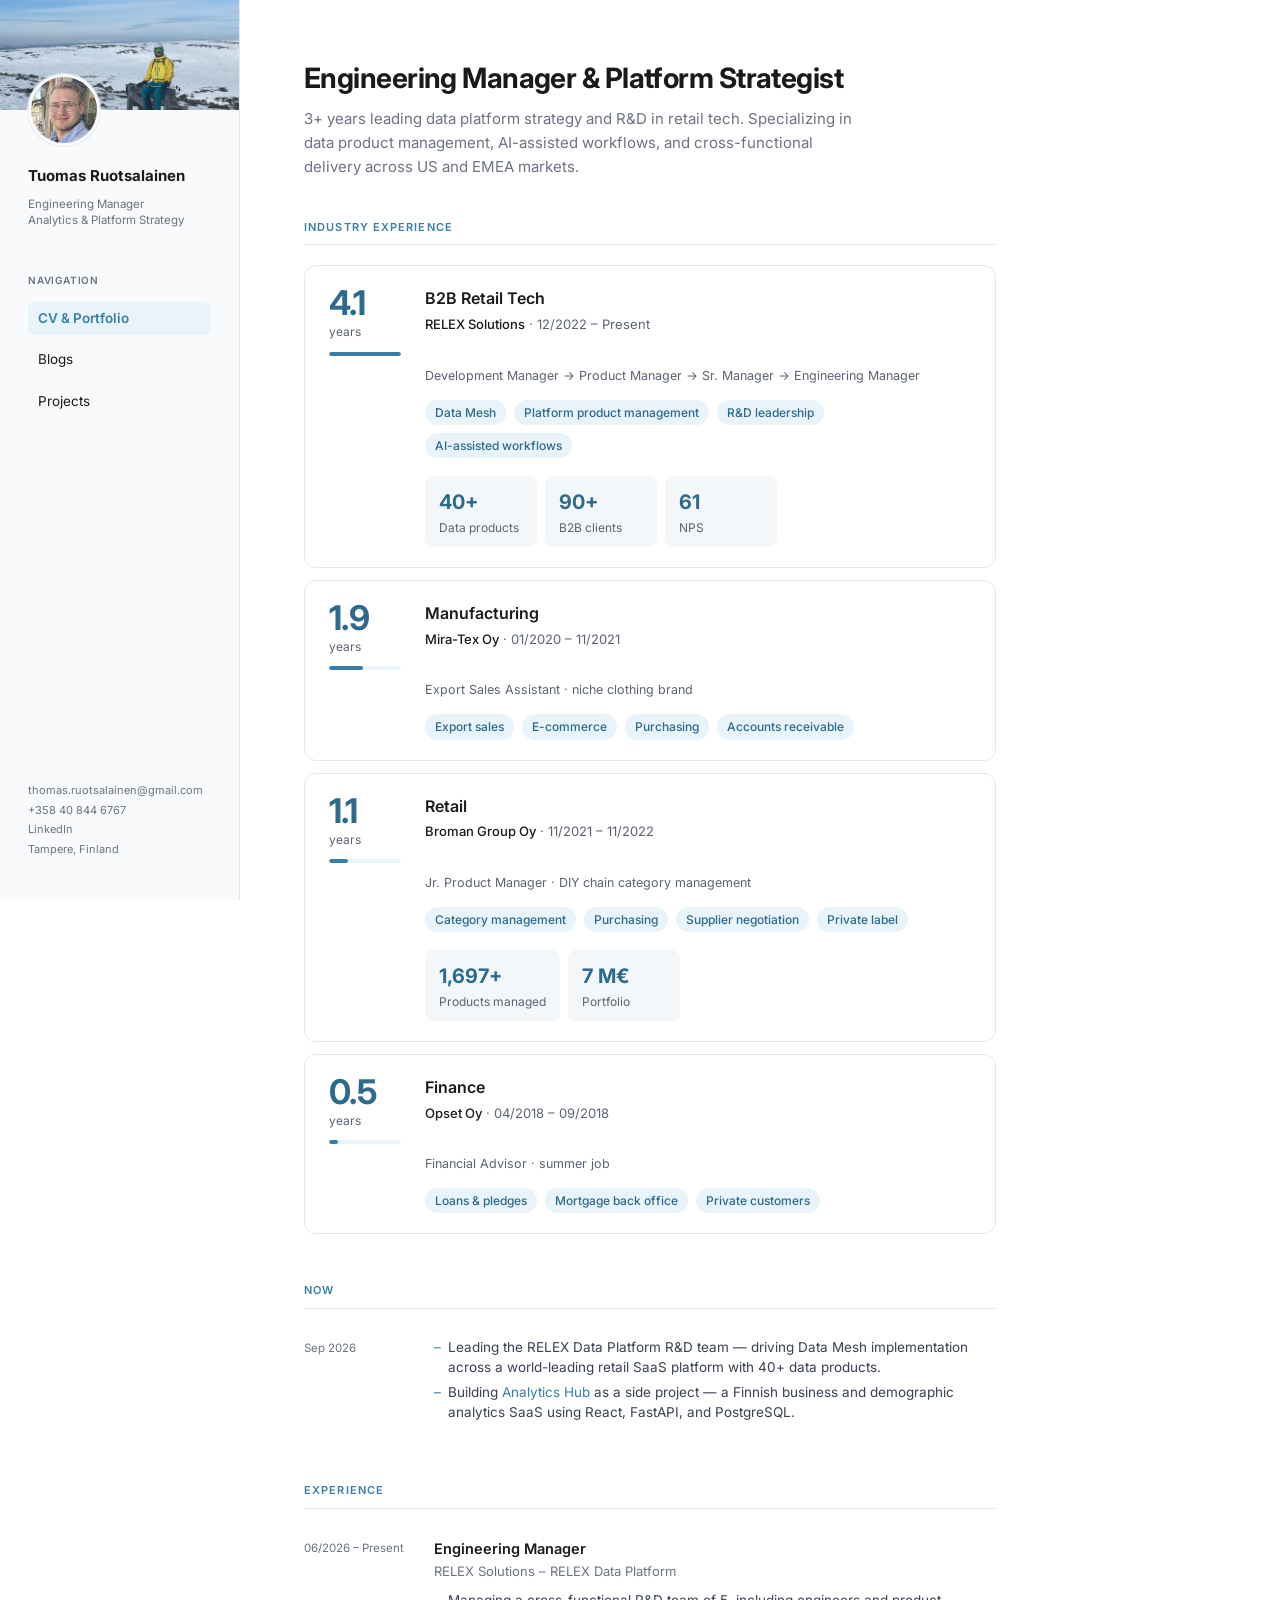
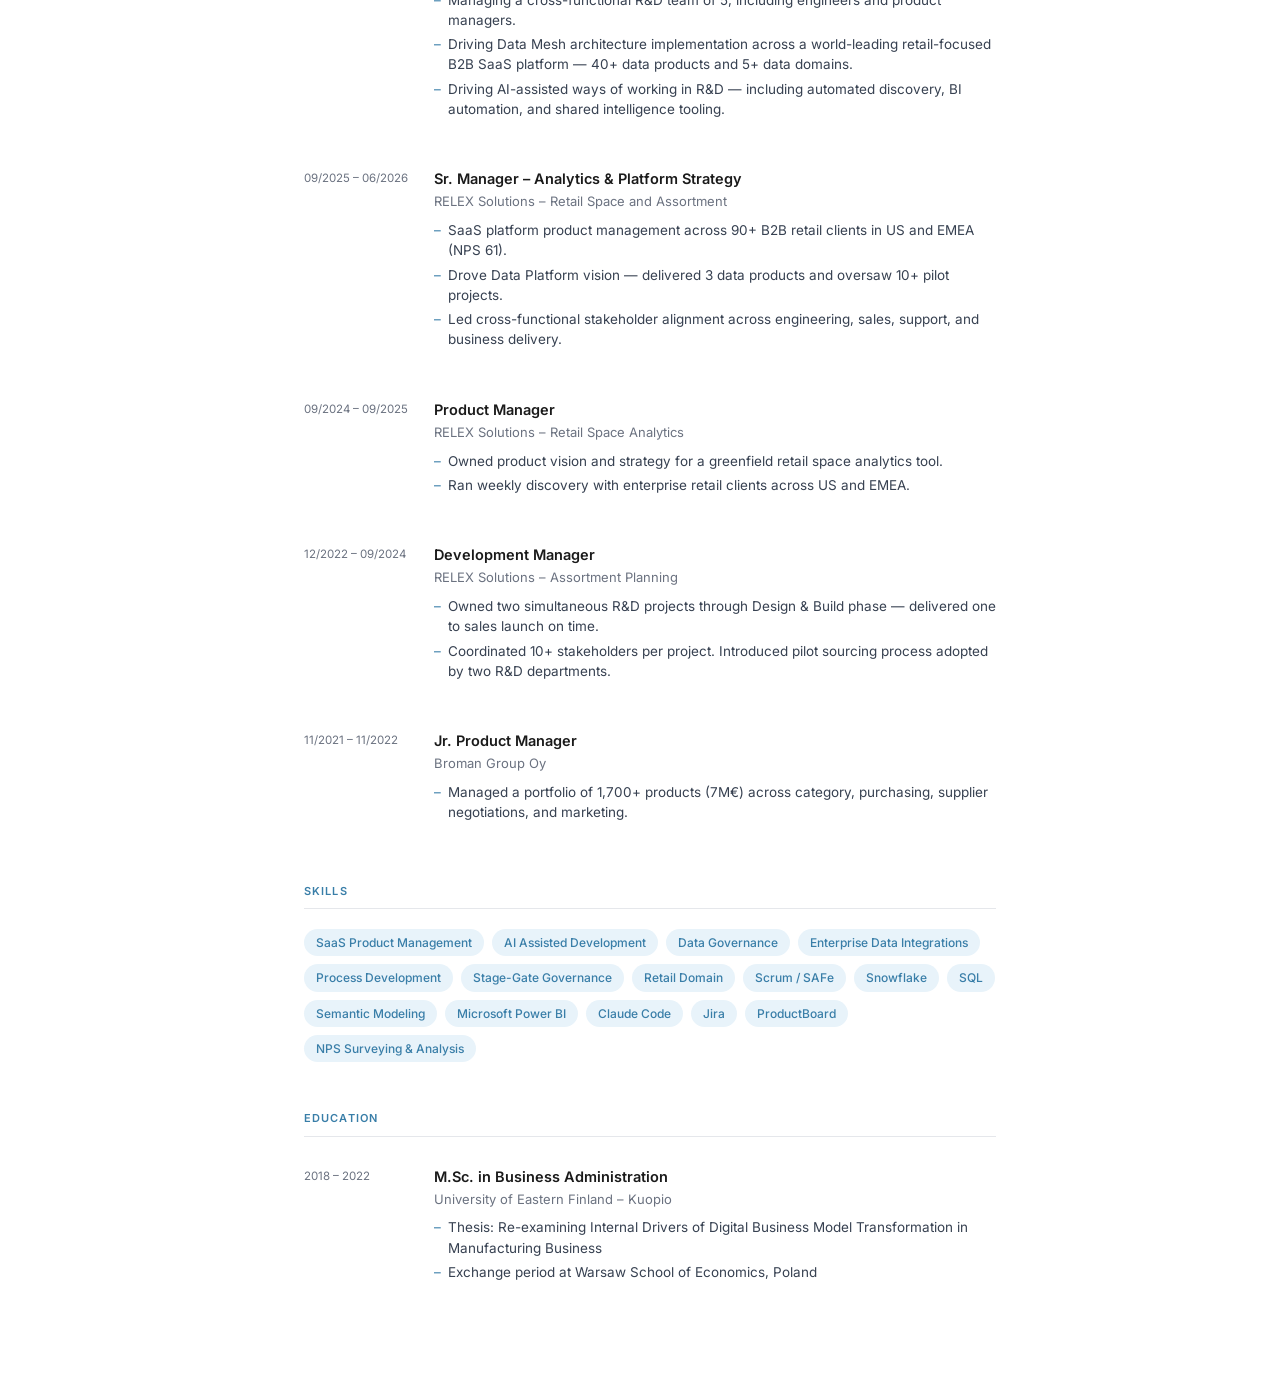
==== index.html @ 3ec7e92f "Rebuild industry cards with company names and computed years Replaces the pastel emoji cards with a " ====
<!DOCTYPE html>
<html lang="en">
<head>
  <meta charset="UTF-8">
  <meta name="viewport" content="width=device-width, initial-scale=1.0">
  <title>Tuomas Ruotsalainen</title>
  <meta property="og:title" content="Tuomas Ruotsalainen – Engineering Manager & Platform Strategist">
  <meta property="og:description" content="3+ years leading data platform strategy and R&D in retail tech. Specializing in data product management, AI-assisted workflows, and cross-functional delivery.">
  <meta property="og:image" content="https://tuomasruotsalainen.fi/photo.JPG">
  <meta property="og:url" content="https://tuomasruotsalainen.fi/">
  <meta property="og:type" content="website">
  <meta name="referrer" content="strict-origin-when-cross-origin">
  <meta http-equiv="X-Frame-Options" content="SAMEORIGIN">
  <link rel="preconnect" href="https://fonts.googleapis.com">
  <link href="https://fonts.googleapis.com/css2?family=Inter:wght@400;500;600;700&display=swap" rel="stylesheet">
  <link rel="stylesheet" href="style.css">
</head>
<body>

  <!-- SIDEBAR -->
  <aside class="sidebar">
    <div class="sidebar-cover"></div>
    <div class="sidebar-inner">
    <!-- Replace src with your own photo path -->
    <img class="sidebar-photo" src="photo.JPG" alt="Tuomas Ruotsalainen">
    <div class="sidebar-name">Tuomas Ruotsalainen</div>
    <div class="sidebar-title">Engineering Manager<br>Analytics & Platform Strategy</div>

    <div class="nav-label">Navigation</div>
    <a href="index.html" class="nav-link active">CV & Portfolio</a>
    <a href="blog.html" class="nav-link">Blogs</a>
    <a href="projects.html" class="nav-link">Projects</a>

    <div class="sidebar-footer">
      <a href="mailto:thomas.ruotsalainen@gmail.com">thomas.ruotsalainen@gmail.com</a><br>
      <a href="tel:+358408446767">+358 40 844 6767</a><br>
      <a href="https://linkedin.com/in/tuomas-ruotsalainen" target="_blank" rel="noopener noreferrer">LinkedIn</a><br>
      Tampere, Finland
    </div>
    </div>
  </aside>

  <!-- MAIN -->
  <main class="main">

    <div class="page-header">
      <h1>Engineering Manager & Platform Strategist</h1>
      <p class="lead">3+ years leading data platform strategy and R&D in retail tech. Specializing in data product management, AI-assisted workflows, and cross-functional delivery across US and EMEA markets.</p>
    </div>

    <!-- INDUSTRY EXPERIENCE -->
    <section class="section" aria-labelledby="industries-title">
      <h2 class="section-title" id="industries-title">Industry experience</h2>
      <div class="industries">

        <article class="industry reveal" data-start="2022-12" data-end="present">
          <div class="industry__years">
            <span class="industry__num">3.9</span>
            <span class="industry__unit">years</span>
            <span class="industry__bar"><span style="width: 100%;"></span></span>
          </div>
          <div class="industry__head">
            <h3 class="industry__name">B2B Retail Tech</h3>
            <p class="industry__company"><strong>RELEX Solutions</strong> <span class="industry__dates">12/2022 – Present</span></p>
          </div>
          <p class="industry__roles">Development Manager → Product Manager → Sr. Manager → Engineering Manager</p>
          <ul class="industry__chips">
            <li>Data Mesh</li>
            <li>Platform product management</li>
            <li>R&D leadership</li>
            <li>AI-assisted workflows</li>
          </ul>
          <dl class="industry__kpis">
            <div class="kpi">
              <dt>Data products</dt>
              <dd class="kpi__value" data-target="40" data-suffix="+">40+</dd>
            </div>
            <div class="kpi">
              <dt>B2B clients</dt>
              <dd class="kpi__value" data-target="90" data-suffix="+">90+</dd>
            </div>
            <div class="kpi">
              <dt>NPS</dt>
              <dd class="kpi__value" data-target="61" data-suffix="">61</dd>
            </div>
          </dl>
        </article>

        <article class="industry reveal" data-start="2020-01" data-end="2021-11">
          <div class="industry__years">
            <span class="industry__num">1.9</span>
            <span class="industry__unit">years</span>
            <span class="industry__bar"><span style="width: 48.9%;"></span></span>
          </div>
          <div class="industry__head">
            <h3 class="industry__name">Manufacturing</h3>
            <p class="industry__company"><strong>Mira-Tex Oy</strong> <span class="industry__dates">01/2020 – 11/2021</span></p>
          </div>
          <p class="industry__roles">Export Sales Assistant · niche clothing brand</p>
          <ul class="industry__chips">
            <li>Export sales</li>
            <li>E-commerce</li>
            <li>Purchasing</li>
            <li>Accounts receivable</li>
          </ul>
        </article>

        <article class="industry reveal" data-start="2021-11" data-end="2022-11">
          <div class="industry__years">
            <span class="industry__num">1.1</span>
            <span class="industry__unit">years</span>
            <span class="industry__bar"><span style="width: 27.7%;"></span></span>
          </div>
          <div class="industry__head">
            <h3 class="industry__name">Retail</h3>
            <p class="industry__company"><strong>Broman Group Oy</strong> <span class="industry__dates">11/2021 – 11/2022</span></p>
          </div>
          <p class="industry__roles">Jr. Product Manager · DIY chain category management</p>
          <ul class="industry__chips">
            <li>Category management</li>
            <li>Purchasing</li>
            <li>Supplier negotiation</li>
            <li>Private label</li>
          </ul>
          <dl class="industry__kpis">
            <div class="kpi">
              <dt>Products managed</dt>
              <dd class="kpi__value" data-target="1700" data-suffix="+">1,700+</dd>
            </div>
            <div class="kpi">
              <dt>Portfolio</dt>
              <dd class="kpi__value" data-target="7" data-suffix=" M€">7 M€</dd>
            </div>
          </dl>
        </article>

        <article class="industry reveal" data-start="2018-04" data-end="2018-09">
          <div class="industry__years">
            <span class="industry__num">0.5</span>
            <span class="industry__unit">years</span>
            <span class="industry__bar"><span style="width: 12.8%;"></span></span>
          </div>
          <div class="industry__head">
            <h3 class="industry__name">Finance</h3>
            <p class="industry__company"><strong>Opset Oy</strong> <span class="industry__dates">04/2018 – 09/2018</span></p>
          </div>
          <p class="industry__roles">Financial Advisor · summer job</p>
          <ul class="industry__chips">
            <li>Loans &amp; pledges</li>
            <li>Mortgage back office</li>
            <li>Private customers</li>
          </ul>
        </article>

      </div>
    </section>

    <!-- NOW -->
    <div class="section reveal">
      <div class="section-title">Now</div>
      <div class="job">
        <div class="job-date">Sep 2026</div>
        <div class="job-content">
          <ul class="job-bullets">
            <li>Leading the RELEX Data Platform R&D team — driving Data Mesh implementation across a world-leading retail SaaS platform with 40+ data products.</li>
            <li>Building <a href="projects.html">Analytics Hub</a> as a side project — a Finnish business and demographic analytics SaaS using React, FastAPI, and PostgreSQL.</li>
          </ul>
        </div>
      </div>
    </div>

    <!-- EXPERIENCE -->
    <div class="section reveal">
      <div class="section-title">Experience</div>

      <div class="job">
        <div class="job-date">06/2026 – Present</div>
        <div class="job-content">
          <div class="job-title">Engineering Manager</div>
          <div class="job-company">RELEX Solutions – RELEX Data Platform</div>
          <ul class="job-bullets">
            <li>Managing a cross-functional R&D team of 5, including engineers and product managers.</li>
            <li>Driving Data Mesh architecture implementation across a world-leading retail-focused B2B SaaS platform — 40+ data products and 5+ data domains.</li>
            <li>Driving AI-assisted ways of working in R&D — including automated discovery, BI automation, and shared intelligence tooling.</li>
          </ul>
        </div>
      </div>

      <div class="job">
        <div class="job-date">09/2025 – 06/2026</div>
        <div class="job-content">
          <div class="job-title">Sr. Manager – Analytics & Platform Strategy</div>
          <div class="job-company">RELEX Solutions – Retail Space and Assortment</div>
          <ul class="job-bullets">
            <li>SaaS platform product management across 90+ B2B retail clients in US and EMEA (NPS 61).</li>
            <li>Drove Data Platform vision — delivered 3 data products and oversaw 10+ pilot projects.</li>
            <li>Led cross-functional stakeholder alignment across engineering, sales, support, and business delivery.</li>
          </ul>
        </div>
      </div>

      <div class="job">
        <div class="job-date">09/2024 – 09/2025</div>
        <div class="job-content">
          <div class="job-title">Product Manager</div>
          <div class="job-company">RELEX Solutions – Retail Space Analytics</div>
          <ul class="job-bullets">
            <li>Owned product vision and strategy for a greenfield retail space analytics tool.</li>
            <li>Ran weekly discovery with enterprise retail clients across US and EMEA.</li>
          </ul>
        </div>
      </div>

      <div class="job">
        <div class="job-date">12/2022 – 09/2024</div>
        <div class="job-content">
          <div class="job-title">Development Manager</div>
          <div class="job-company">RELEX Solutions – Assortment Planning</div>
          <ul class="job-bullets">
            <li>Owned two simultaneous R&D projects through Design & Build phase — delivered one to sales launch on time.</li>
            <li>Coordinated 10+ stakeholders per project. Introduced pilot sourcing process adopted by two R&D departments.</li>
          </ul>
        </div>
      </div>

      <div class="job">
        <div class="job-date">11/2021 – 11/2022</div>
        <div class="job-content">
          <div class="job-title">Jr. Product Manager</div>
          <div class="job-company">Broman Group Oy</div>
          <ul class="job-bullets">
            <li>Managed a portfolio of 1,700+ products (7M€) across category, purchasing, supplier negotiations, and marketing.</li>
          </ul>
        </div>
      </div>
    </div>

    <!-- SKILLS -->
    <div class="section reveal">
      <div class="section-title">Skills</div>
      <div class="skill-grid">
        <span class="skill-tag">SaaS Product Management</span>
        <span class="skill-tag">AI Assisted Development</span>
        <span class="skill-tag">Data Governance</span>
        <span class="skill-tag">Enterprise Data Integrations</span>
        <span class="skill-tag">Process Development</span>
        <span class="skill-tag">Stage-Gate Governance</span>
        <span class="skill-tag">Retail Domain</span>
        <span class="skill-tag">Scrum / SAFe</span>
        <span class="skill-tag">Snowflake</span>
        <span class="skill-tag">SQL</span>
        <span class="skill-tag">Semantic Modeling</span>
        <span class="skill-tag">Microsoft Power BI</span>
        <span class="skill-tag">Claude Code</span>
        <span class="skill-tag">Jira</span>
        <span class="skill-tag">ProductBoard</span>
        <span class="skill-tag">NPS Surveying & Analysis</span>
      </div>
    </div>

    <!-- EDUCATION -->
    <div class="section reveal">
      <div class="section-title">Education</div>
      <div class="job">
        <div class="job-date">2018 – 2022</div>
        <div class="job-content">
          <div class="job-title">M.Sc. in Business Administration</div>
          <div class="job-company">University of Eastern Finland – Kuopio</div>
          <ul class="job-bullets">
            <li>Thesis: Re-examining Internal Drivers of Digital Business Model Transformation in Manufacturing Business</li>
            <li>Exchange period at Warsaw School of Economics, Poland</li>
          </ul>
        </div>
      </div>
    </div>

  </main>
  <script src="interactions.js"></script>
</body>
</html>
---- style.css ----
/* === RESET & BASE === */
*, *::before, *::after { box-sizing: border-box; margin: 0; padding: 0; }

:root {
  --blue: #397EA8;
  --blue-light: #e8f3fa;
  --blue-dark: #2d6a8c;
  --text: #1a1a1a;
  --muted: #6b7280;
  --muted-2: #5b6472;
  --border: #e5e7eb;
  --bg: #ffffff;
  --tile: #f3f7fa;
  --sidebar-w: 240px;
}

html { font-size: 16px; }
body {
  font-family: 'Inter', sans-serif;
  color: var(--text);
  background: var(--bg);
  line-height: 1.6;
  min-height: 100vh;
  display: flex;
}

a { color: var(--blue); text-decoration: none; }
a:hover { text-decoration: underline; }

/* === SIDEBAR === */
.sidebar {
  width: var(--sidebar-w);
  min-height: 100vh;
  background: #f8fafc;
  border-right: 1px solid var(--border);
  position: fixed;
  top: 0; left: 0;
  display: flex;
  flex-direction: column;
  overflow-y: auto;
}

/* Cover photo, LinkedIn-style — bleeds edge to edge above the profile photo. */
.sidebar-cover {
  width: 100%;
  height: 110px;
  flex-shrink: 0;
  background: url('cover.jpg') center 60% / cover no-repeat;
}

.sidebar-inner {
  flex: 1;
  display: flex;
  flex-direction: column;
  gap: 8px;
  padding: 0 28px 40px;
}

.sidebar-photo {
  width: 72px; height: 72px;
  border-radius: 50%;
  border: 3px solid #f8fafc;
  box-shadow: 0 0 0 1px var(--border);
  object-fit: cover;
  margin-top: -36px;
  margin-bottom: 12px;
}

.sidebar-name {
  font-size: 15px;
  font-weight: 700;
  color: var(--text);
  line-height: 1.3;
  margin-bottom: 2px;
}

.sidebar-title {
  font-size: 11.5px;
  color: var(--muted);
  margin-bottom: 28px;
  line-height: 1.4;
}

.nav-label {
  font-size: 10px;
  font-weight: 600;
  color: var(--muted);
  text-transform: uppercase;
  letter-spacing: 0.08em;
  margin-bottom: 6px;
  margin-top: 8px;
}

.nav-link {
  display: block;
  font-size: 13.5px;
  color: var(--text);
  padding: 6px 10px;
  border-radius: 6px;
  transition: background 0.15s;
}
.nav-link:hover { background: var(--blue-light); text-decoration: none; color: var(--blue); }
.nav-link.active { background: var(--blue-light); color: var(--blue); font-weight: 600; }

.sidebar-footer {
  margin-top: auto;
  font-size: 11px;
  color: var(--muted);
  line-height: 1.8;
}
.sidebar-footer a { color: var(--muted); }
.sidebar-footer a:hover { color: var(--blue); }

/* === MAIN CONTENT === */
.main {
  margin-left: var(--sidebar-w);
  flex: 1;
  padding: 56px 64px;
  max-width: 820px;
}

/* === PAGE HEADER === */
.page-header { margin-bottom: 40px; }
.page-header h1 {
  font-size: 28px;
  font-weight: 700;
  letter-spacing: -0.02em;
  margin-bottom: 6px;
}
.page-header .lead {
  font-size: 15px;
  color: var(--muted);
  max-width: 560px;
  line-height: 1.6;
}

/* === SECTION === */
.section { margin-bottom: 48px; }
.section-title {
  font-size: 11px;
  font-weight: 600;
  text-transform: uppercase;
  letter-spacing: 0.1em;
  color: var(--blue);
  margin-bottom: 20px;
  padding-bottom: 8px;
  border-bottom: 1px solid var(--border);
}

/* === JOB ENTRY === */
.job { display: flex; gap: 20px; margin-bottom: 28px; }
.job-date {
  font-size: 11.5px;
  color: var(--muted);
  white-space: nowrap;
  width: 110px;
  flex-shrink: 0;
  padding-top: 2px;
}
.job-content { flex: 1; }
.job-title {
  font-size: 14.5px;
  font-weight: 600;
  margin-bottom: 1px;
}
.job-company {
  font-size: 13px;
  color: var(--muted);
  margin-bottom: 8px;
}
.private-tag {
  display: inline-block;
  font-size: 11px;
  font-weight: 500;
  color: var(--muted);
  background: var(--border);
  padding: 2px 8px;
  border-radius: 10px;
  margin-left: 6px;
  vertical-align: middle;
}
.job-bullets {
  list-style: none;
  padding: 0;
}
.job-bullets li {
  font-size: 13.5px;
  color: #374151;
  padding-left: 14px;
  position: relative;
  margin-bottom: 4px;
  line-height: 1.5;
}
.job-bullets li::before {
  content: "–";
  position: absolute;
  left: 0;
  color: var(--blue);
}

/* === SKILLS === */
.skill-grid {
  display: flex;
  flex-wrap: wrap;
  gap: 8px;
}
.skill-tag {
  font-size: 12px;
  background: var(--blue-light);
  color: var(--blue);
  padding: 4px 12px;
  border-radius: 20px;
  font-weight: 500;
}

/* === BLOG LIST === */
.blog-list { display: flex; flex-direction: column; gap: 0; }
.blog-item {
  display: flex;
  gap: 20px;
  padding: 20px 0;
  border-bottom: 1px solid var(--border);
  align-items: flex-start;
}
.blog-item:first-child { border-top: 1px solid var(--border); }
.blog-meta {
  width: 110px;
  flex-shrink: 0;
}
.blog-date { font-size: 11.5px; color: var(--muted); }
.blog-tag {
  font-size: 10.5px;
  color: var(--blue);
  font-weight: 500;
  margin-top: 3px;
}
.blog-content { flex: 1; }
.blog-title {
  font-size: 15px;
  font-weight: 600;
  margin-bottom: 4px;
  color: var(--text);
}
.blog-title a { color: var(--text); }
.blog-title a:hover { color: var(--blue); text-decoration: none; }
.blog-excerpt {
  font-size: 13.5px;
  color: var(--muted);
  line-height: 1.5;
}

/* === BLOG POST === */
.post-header { margin-bottom: 36px; }
.post-header h1 { font-size: 26px; font-weight: 700; letter-spacing: -0.02em; margin-bottom: 8px; }
.post-meta { font-size: 12px; color: var(--muted); }
.post-body { font-size: 15px; line-height: 1.75; max-width: 620px; color: #374151; }
.post-body h2 { font-size: 18px; font-weight: 600; margin: 32px 0 12px; color: var(--text); }
.post-body p { margin-bottom: 16px; }
.post-body ul { padding-left: 20px; margin-bottom: 16px; }
.post-body ul li { margin-bottom: 6px; }
.back-link { font-size: 13px; color: var(--muted); display: inline-block; margin-bottom: 32px; }
.back-link:hover { color: var(--blue); text-decoration: none; }

/* === SCROLL REVEAL === */
.reveal {
  opacity: 0;
  transform: translateY(16px);
  transition: opacity 0.6s ease-out, transform 0.6s ease-out;
}
.reveal.is-visible {
  opacity: 1;
  transform: none;
}
@media (prefers-reduced-motion: reduce) {
  .reveal { opacity: 1; transform: none; transition: none; }
}

/* === INDUSTRY EXPERIENCE === */
.industries { display: flex; flex-direction: column; gap: 12px; }

.industry {
  display: grid;
  grid-template-columns: 72px 1fr;
  column-gap: 24px;
  row-gap: 4px;
  padding: 20px 24px;
  background: #fff;
  border: 1px solid var(--border);
  border-radius: 12px;
  transition: border-color 0.15s;
}
.industry:hover { border-color: #c9dce9; }

.industry__years {
  grid-column: 1;
  grid-row: 1 / -1;
  display: flex;
  flex-direction: column;
  align-items: flex-start;
}
.industry__num { font-size: 34px; font-weight: 700; letter-spacing: -0.02em; color: var(--blue-dark); line-height: 1; }
.industry__unit { font-size: 12px; color: var(--muted-2); margin-top: 2px; }
.industry__bar {
  display: block;
  width: 100%;
  height: 4px;
  border-radius: 2px;
  background: var(--blue-light);
  margin-top: 10px;
  overflow: hidden;
}
.industry__bar span { display: block; height: 100%; background: var(--blue); border-radius: 2px; }

.industry__head { grid-column: 2; }
.industry__name { font-size: 16px; font-weight: 600; }
.industry__company { font-size: 13px; color: var(--muted-2); margin-top: 2px; }
.industry__company strong { font-weight: 500; color: var(--text); }
.industry__dates::before { content: "· "; }

.industry__roles { grid-column: 2; font-size: 12.5px; color: var(--muted-2); margin-top: 6px; }

.industry__chips {
  grid-column: 2;
  display: flex;
  flex-wrap: wrap;
  gap: 8px;
  margin-top: 10px;
  list-style: none;
}
.industry__chips li {
  font-size: 12px;
  font-weight: 500;
  background: var(--blue-light);
  color: var(--blue-dark);
  padding: 3px 10px;
  border-radius: 20px;
}

.industry__kpis { grid-column: 2; display: flex; flex-wrap: wrap; gap: 8px; margin-top: 14px; }
.kpi {
  display: flex;
  flex-direction: column-reverse;
  min-width: 112px;
  padding: 10px 14px;
  border-radius: 8px;
  background: var(--tile);
}
.kpi dt { font-size: 12px; color: var(--muted-2); }
.kpi .kpi__value { font-size: 20px; font-weight: 700; color: var(--blue-dark); }

/* === HOVER: SKILL TAGS === */
.skill-tag {
  transition: background 0.15s, color 0.15s, transform 0.15s, box-shadow 0.15s;
}
.skill-tag:hover {
  background: var(--blue);
  color: #fff;
  transform: translateY(-2px);
  box-shadow: 0 4px 10px rgba(57, 126, 168, 0.25);
}

/* === HOVER: JOB ENTRIES === */
.job {
  margin-left: -12px;
  margin-right: -12px;
  padding: 8px 12px;
  border-radius: 8px;
  transition: background 0.2s;
}
.job:hover {
  background: var(--blue-light);
}

/* === RESPONSIVE === */
@media (max-width: 768px) {
  body { flex-direction: column; }
  .sidebar { position: static; width: 100%; min-height: auto; border-right: none; border-bottom: 1px solid var(--border); }
  .sidebar-cover { height: 90px; }
  .sidebar-inner { padding: 0 20px 24px; }
  .main { margin-left: 0; padding: 32px 20px; }
  .job { flex-direction: column; gap: 4px; }
  .job-date { width: auto; }
  .industry { grid-template-columns: 64px 1fr; padding: 16px; }
  .industry__roles, .industry__chips, .industry__kpis { grid-column: 1 / -1; margin-top: 12px; }
  .industry__dates { display: block; }
  .industry__dates::before { content: none; }
  .kpi { flex: 1 1 88px; }
}
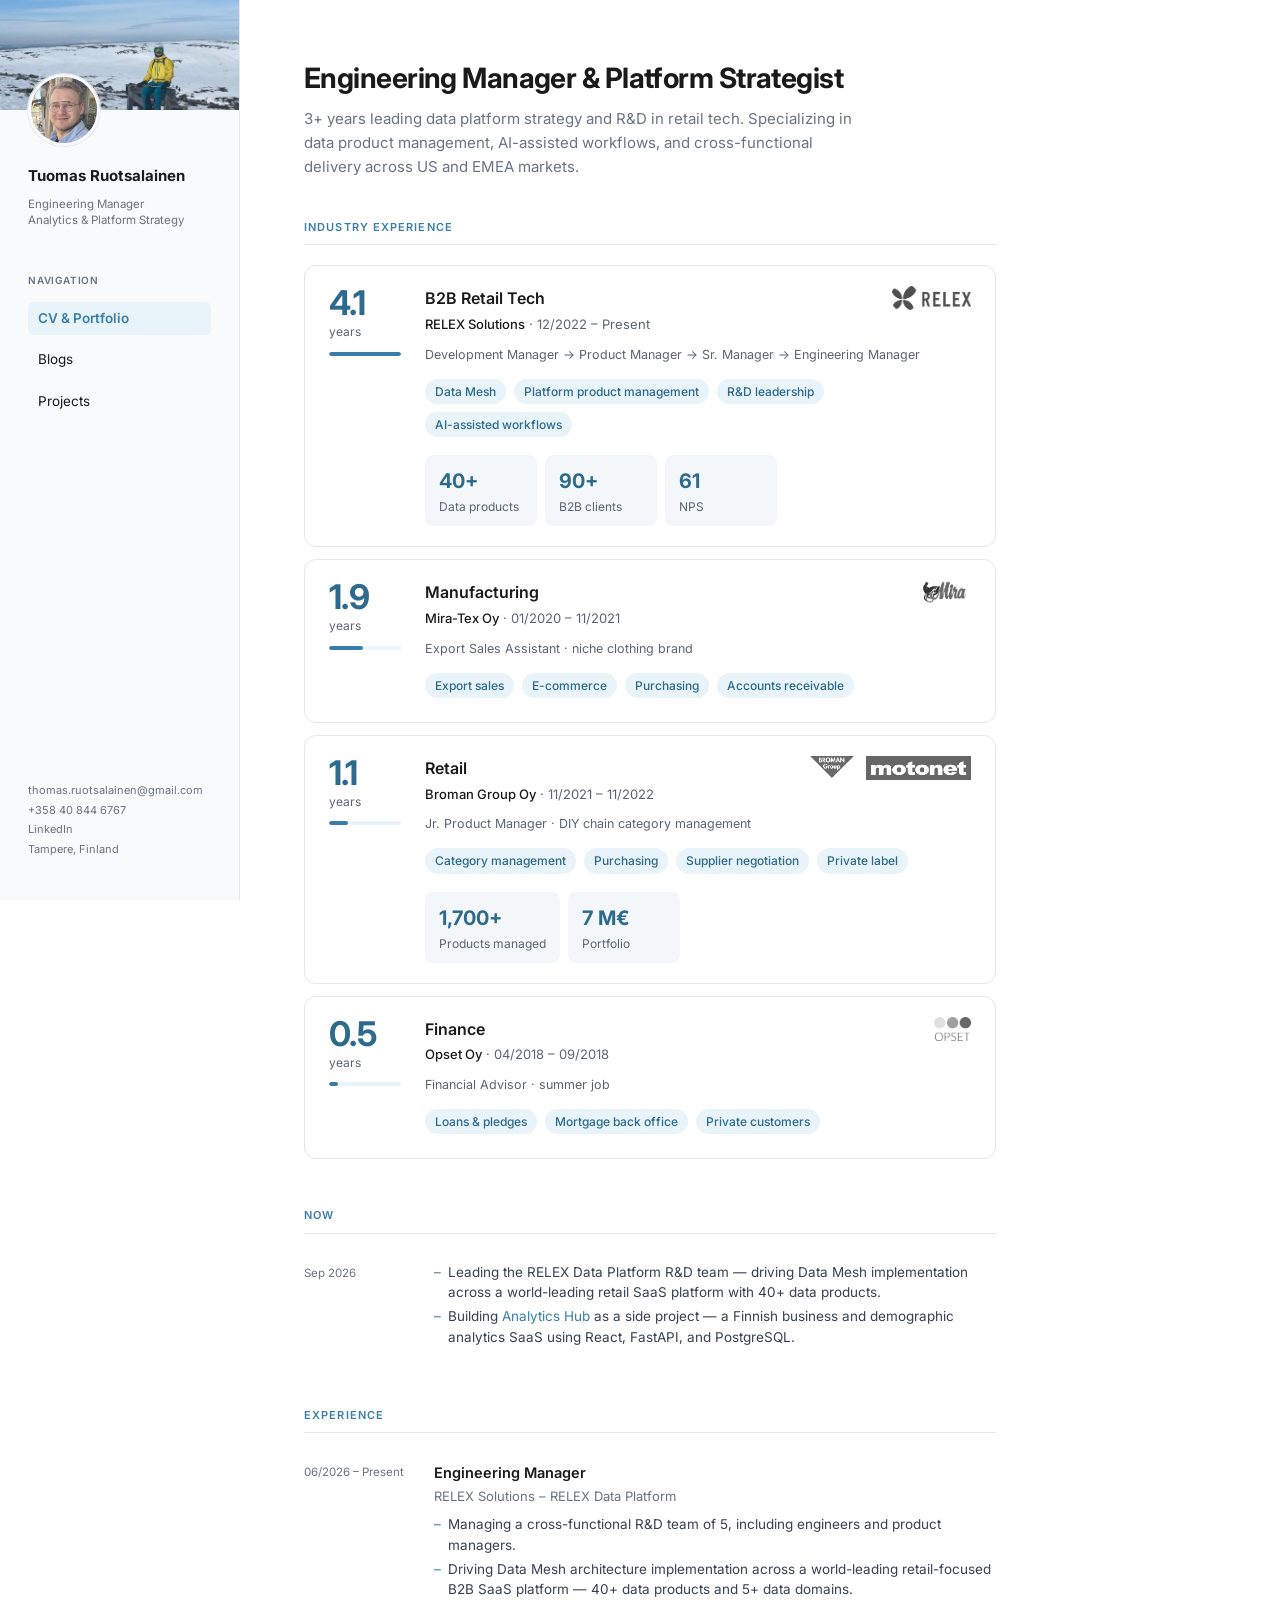
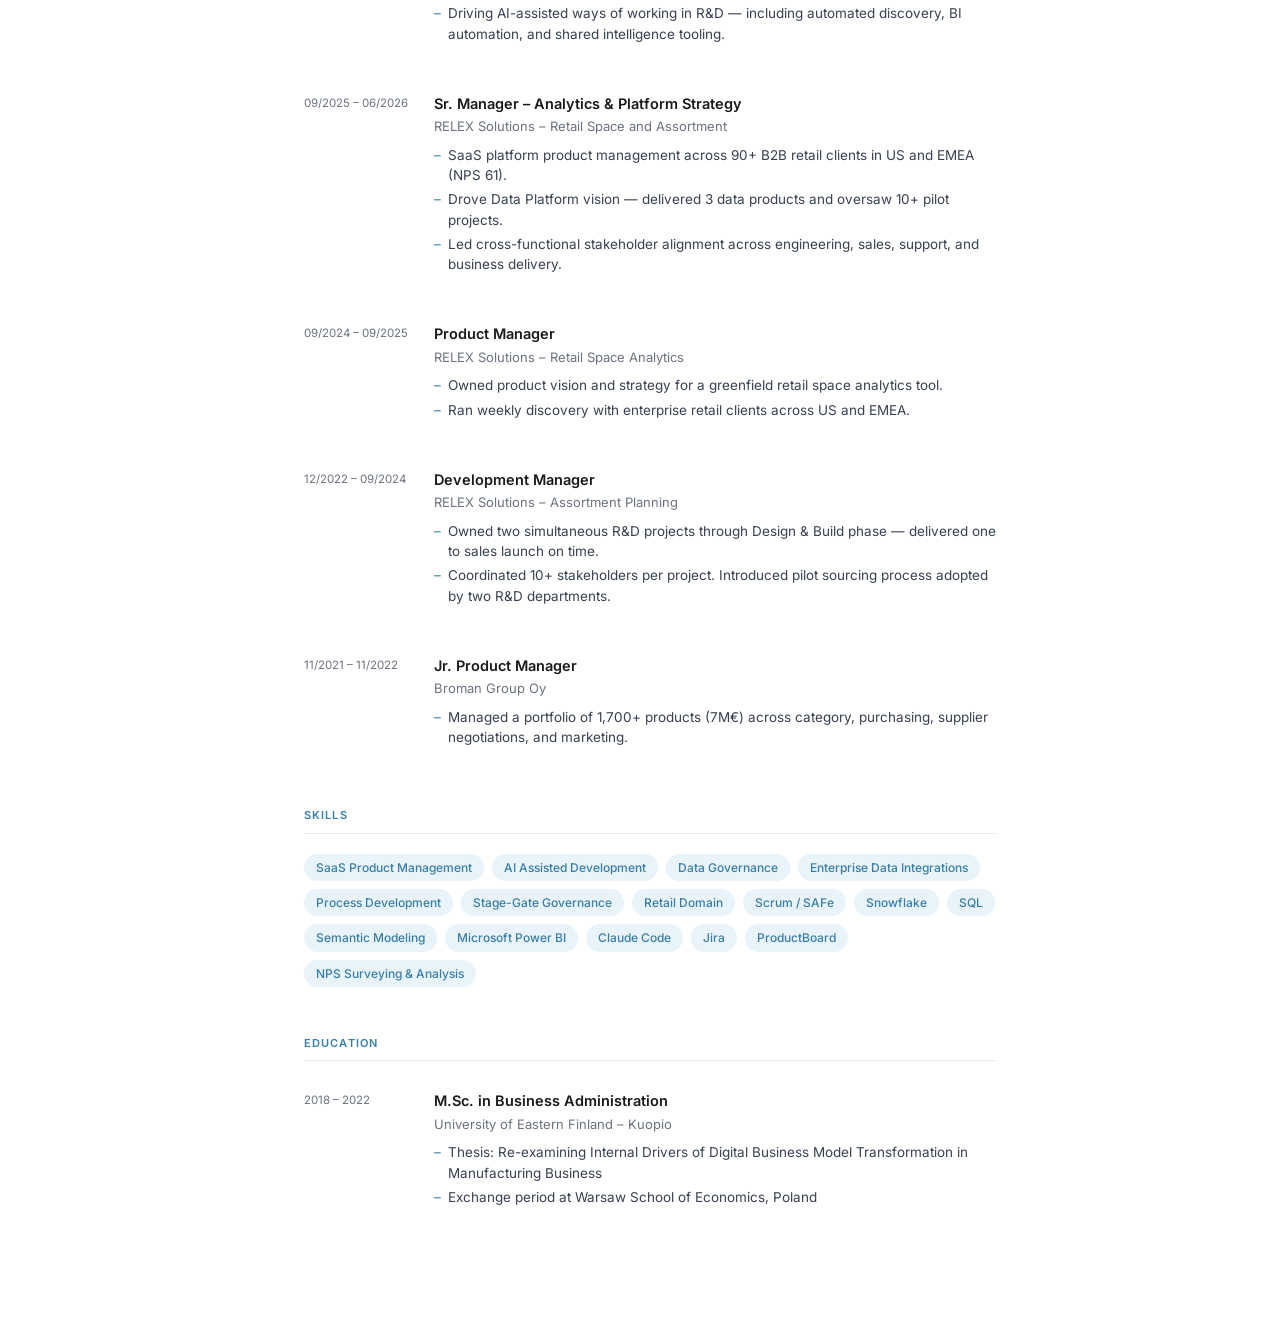
==== commit 03a11685: "Add company logos to industry cards Adds real brand logos (PNG, supplied by Tuomas) to each industry" ====
--- a/index.html
+++ b/index.html
@@ -63,6 +63,7 @@
             <h3 class="industry__name">B2B Retail Tech</h3>
             <p class="industry__company"><strong>RELEX Solutions</strong> <span class="industry__dates">12/2022 – Present</span></p>
           </div>
+          <img class="industry__logo" src="assets/logos/relex.png" alt="" width="79" height="24" loading="lazy" decoding="async">
           <p class="industry__roles">Development Manager → Product Manager → Sr. Manager → Engineering Manager</p>
           <ul class="industry__chips">
             <li>Data Mesh</li>
@@ -96,6 +97,7 @@
             <h3 class="industry__name">Manufacturing</h3>
             <p class="industry__company"><strong>Mira-Tex Oy</strong> <span class="industry__dates">01/2020 – 11/2021</span></p>
           </div>
+          <img class="industry__logo" src="assets/logos/mira-tex.png" alt="" width="51" height="24" loading="lazy" decoding="async">
           <p class="industry__roles">Export Sales Assistant · niche clothing brand</p>
           <ul class="industry__chips">
             <li>Export sales</li>
@@ -115,6 +117,10 @@
             <h3 class="industry__name">Retail</h3>
             <p class="industry__company"><strong>Broman Group Oy</strong> <span class="industry__dates">11/2021 – 11/2022</span></p>
           </div>
+          <div class="industry__logo-group">
+            <img class="industry__logo" src="assets/logos/broman-group.png" alt="" width="48" height="24" loading="lazy" decoding="async">
+            <img class="industry__logo" src="assets/logos/motonet.png" alt="" width="105" height="24" loading="lazy" decoding="async">
+          </div>
           <p class="industry__roles">Jr. Product Manager · DIY chain category management</p>
           <ul class="industry__chips">
             <li>Category management</li>
@@ -144,6 +150,7 @@
             <h3 class="industry__name">Finance</h3>
             <p class="industry__company"><strong>Opset Oy</strong> <span class="industry__dates">04/2018 – 09/2018</span></p>
           </div>
+          <img class="industry__logo" src="assets/logos/opset.png" alt="" width="37" height="24" loading="lazy" decoding="async">
           <p class="industry__roles">Financial Advisor · summer job</p>
           <ul class="industry__chips">
             <li>Loans &amp; pledges</li>
--- a/style.css
+++ b/style.css
@@ -280,7 +280,12 @@
 
 .industry {
   display: grid;
-  grid-template-columns: 72px 1fr;
+  grid-template-columns: 72px 1fr auto;
+  grid-template-areas:
+    "years head  logo"
+    "years roles roles"
+    "years chips chips"
+    "years kpis  kpis";
   column-gap: 24px;
   row-gap: 4px;
   padding: 20px 24px;
@@ -292,8 +297,7 @@
 .industry:hover { border-color: #c9dce9; }
 
 .industry__years {
-  grid-column: 1;
-  grid-row: 1 / -1;
+  grid-area: years;
   display: flex;
   flex-direction: column;
   align-items: flex-start;
@@ -311,16 +315,55 @@
 }
 .industry__bar span { display: block; height: 100%; background: var(--blue); border-radius: 2px; }
 
-.industry__head { grid-column: 2; }
+.industry__head { grid-area: head; }
 .industry__name { font-size: 16px; font-weight: 600; }
 .industry__company { font-size: 13px; color: var(--muted-2); margin-top: 2px; }
 .industry__company strong { font-weight: 500; color: var(--text); }
 .industry__dates::before { content: "· "; }
 
-.industry__roles { grid-column: 2; font-size: 12.5px; color: var(--muted-2); margin-top: 6px; }
+.industry__logo {
+  grid-area: logo;
+  justify-self: end;
+  align-self: start;
+  height: 24px;
+  width: auto;
+  max-width: 120px;
+  object-fit: contain;
+  filter: grayscale(1) contrast(1.1);
+  opacity: 0.8;
+  transition: filter 0.2s, opacity 0.2s;
+}
+.industry:hover .industry__logo { filter: none; opacity: 1; }
+
+.industry__logo-group {
+  grid-area: logo;
+  justify-self: end;
+  align-self: start;
+  display: flex;
+  align-items: center;
+  gap: 10px;
+}
+.industry__logo-group .industry__logo { justify-self: auto; }
+
+.industry__logo--mono {
+  display: inline-flex;
+  align-items: center;
+  justify-content: center;
+  width: 32px; height: 32px;
+  border-radius: 8px;
+  background: var(--blue-light);
+  color: var(--blue-dark);
+  font-size: 12px;
+  font-weight: 700;
+  letter-spacing: 0.02em;
+  filter: none;
+  opacity: 1;
+}
+
+.industry__roles { grid-area: roles; font-size: 12.5px; color: var(--muted-2); margin-top: 6px; }
 
 .industry__chips {
-  grid-column: 2;
+  grid-area: chips;
   display: flex;
   flex-wrap: wrap;
   gap: 8px;
@@ -336,7 +379,7 @@
   border-radius: 20px;
 }
 
-.industry__kpis { grid-column: 2; display: flex; flex-wrap: wrap; gap: 8px; margin-top: 14px; }
+.industry__kpis { grid-area: kpis; display: flex; flex-wrap: wrap; gap: 8px; margin-top: 14px; }
 .kpi {
   display: flex;
   flex-direction: column-reverse;
@@ -380,8 +423,20 @@
   .main { margin-left: 0; padding: 32px 20px; }
   .job { flex-direction: column; gap: 4px; }
   .job-date { width: auto; }
-  .industry { grid-template-columns: 64px 1fr; padding: 16px; }
-  .industry__roles, .industry__chips, .industry__kpis { grid-column: 1 / -1; margin-top: 12px; }
+  .industry {
+    grid-template-columns: 64px 1fr;
+    grid-template-areas:
+      "years head"
+      "years logo"
+      "roles roles"
+      "chips chips"
+      "kpis  kpis";
+    padding: 16px;
+  }
+  .industry__roles, .industry__chips, .industry__kpis { margin-top: 12px; }
+  .industry__logo, .industry__logo-group { justify-self: start; margin-top: 8px; }
+  .industry__logo { height: 20px; }
+  .industry__logo-group .industry__logo { height: 20px; }
   .industry__dates { display: block; }
   .industry__dates::before { content: none; }
   .kpi { flex: 1 1 88px; }
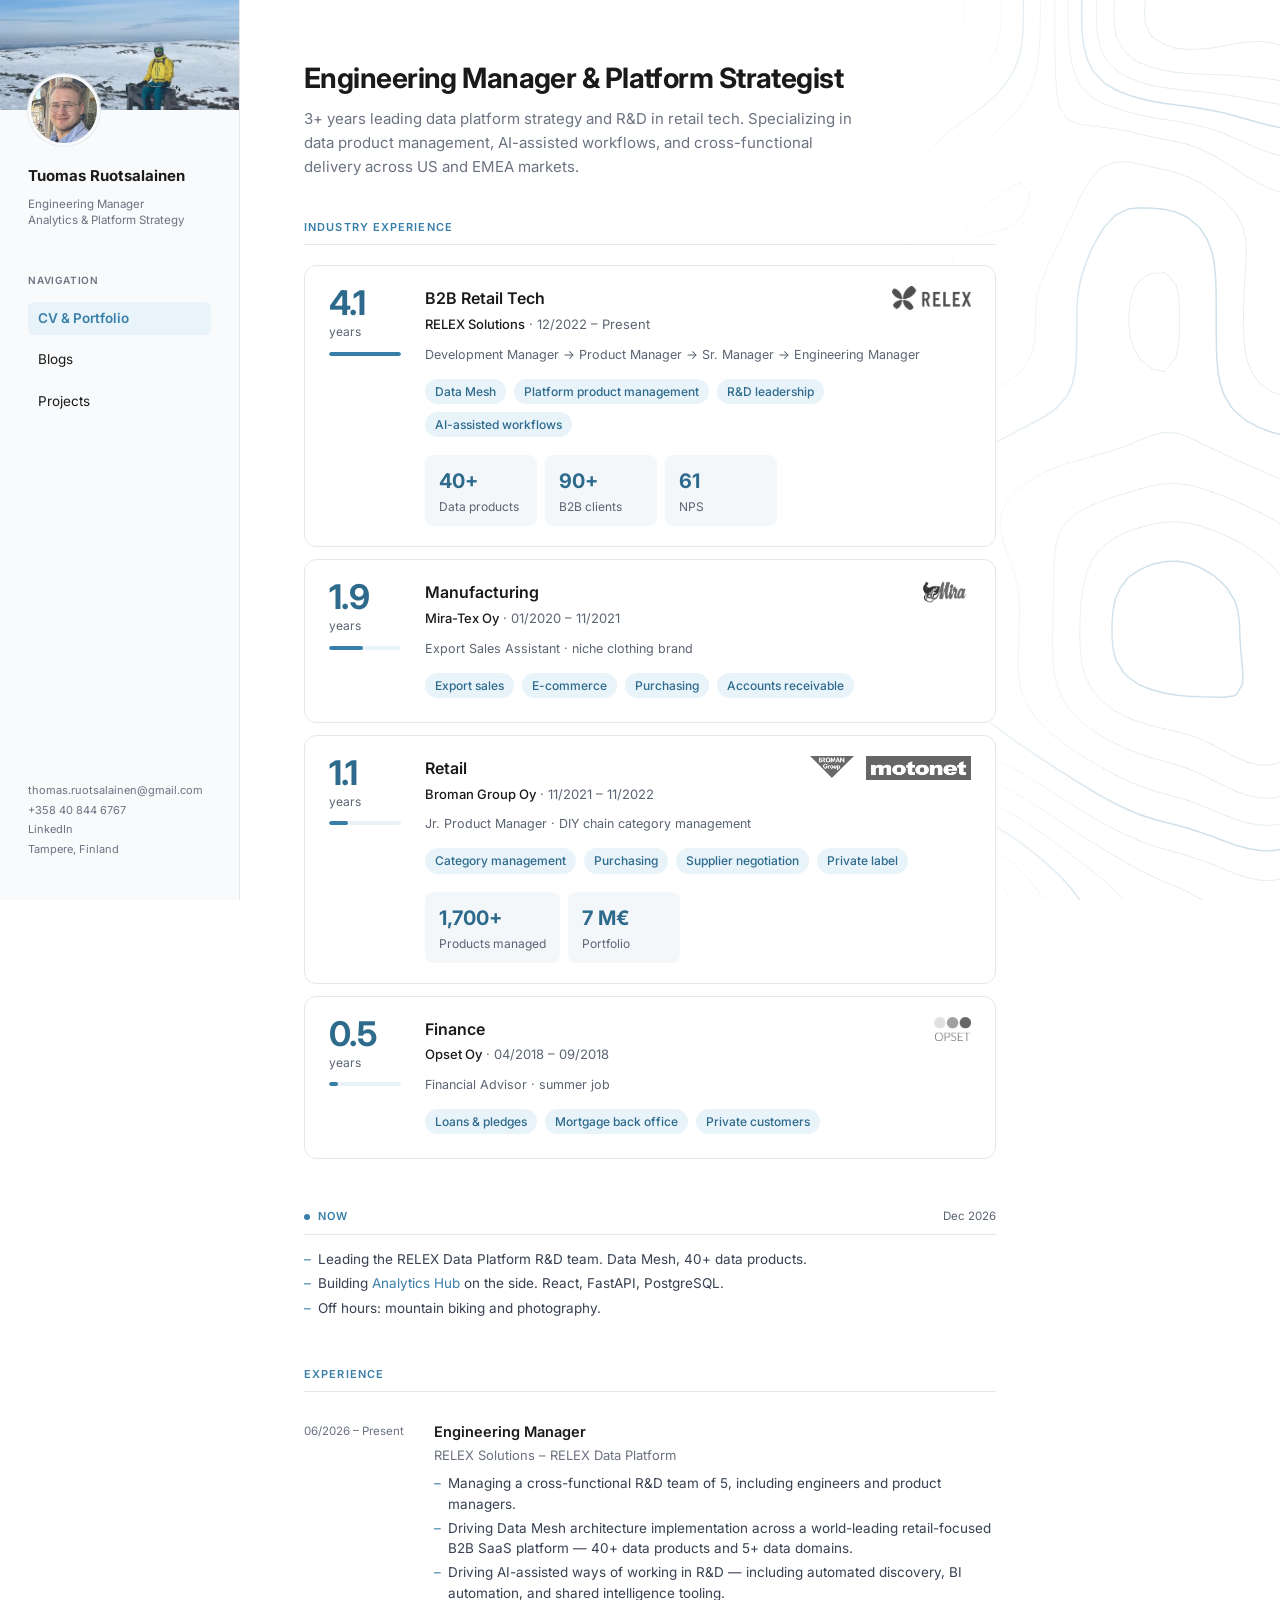
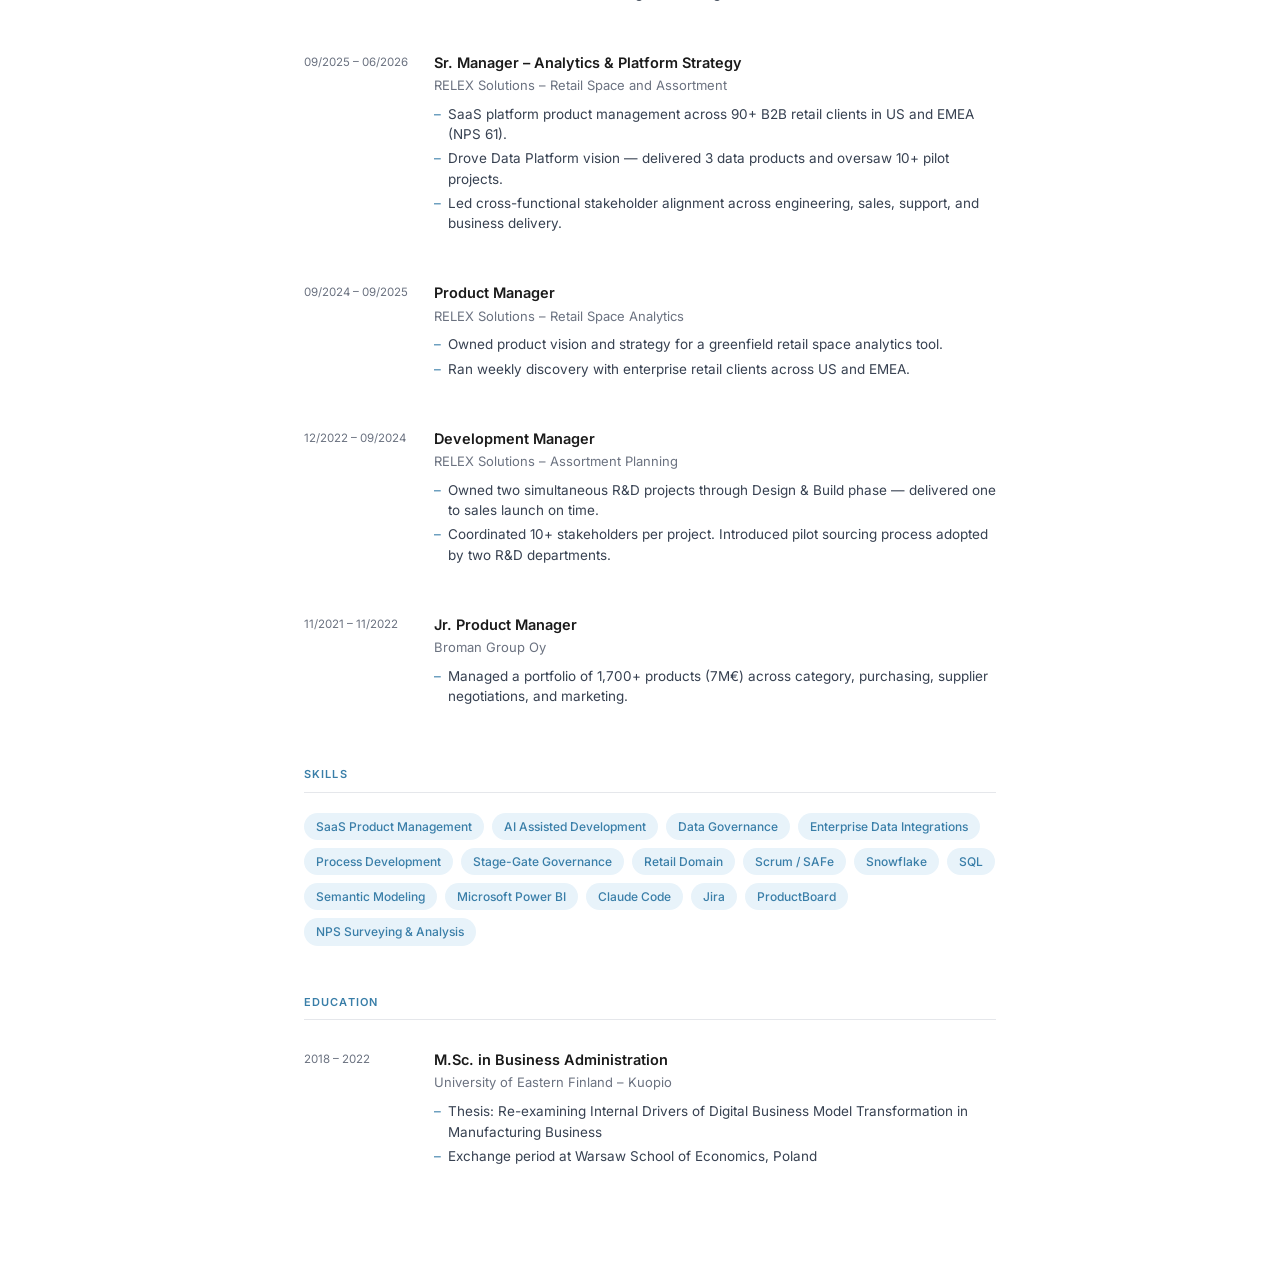
==== commit 2273435b: "Add contour background and sticky Now card Adds a canvas of slowly morphing topographic contour line" ====
--- a/index.html
+++ b/index.html
@@ -17,6 +17,9 @@
 </head>
 <body>
 
+  <!-- Decorative contour lines (right side, wide screens only) -->
+  <canvas id="contours" class="contours" aria-hidden="true"></canvas>
+
   <!-- SIDEBAR -->
   <aside class="sidebar">
     <div class="sidebar-cover"></div>
@@ -162,19 +165,18 @@
       </div>
     </section>
 
-    <!-- NOW -->
-    <div class="section reveal">
-      <div class="section-title">Now</div>
-      <div class="job">
-        <div class="job-date">Sep 2026</div>
-        <div class="job-content">
-          <ul class="job-bullets">
-            <li>Leading the RELEX Data Platform R&D team — driving Data Mesh implementation across a world-leading retail SaaS platform with 40+ data products.</li>
-            <li>Building <a href="projects.html">Analytics Hub</a> as a side project — a Finnish business and demographic analytics SaaS using React, FastAPI, and PostgreSQL.</li>
-          </ul>
-        </div>
-      </div>
-    </div>
+    <!-- NOW (inline section on small screens, sticky card on wide screens) -->
+    <section class="section now reveal" aria-labelledby="now-title">
+      <div class="now__head">
+        <h2 class="now__title" id="now-title"><span class="now__dot" aria-hidden="true"></span>Now</h2>
+        <time class="now__date" datetime="2026-10">Oct 2026</time>
+      </div>
+      <ul class="job-bullets now__list">
+        <li>Leading the RELEX Data Platform R&amp;D team. Data Mesh, 40+ data products.</li>
+        <li>Building <a href="projects.html">Analytics Hub</a> on the side. React, FastAPI, PostgreSQL.</li>
+        <li>Off hours: mountain biking and photography.</li>
+      </ul>
+    </section>
 
     <!-- EXPERIENCE -->
     <div class="section reveal">
@@ -283,5 +285,6 @@
 
   </main>
   <script src="interactions.js"></script>
+  <script src="contours.js" defer></script>
 </body>
 </html>
--- a/style.css
+++ b/style.css
@@ -441,3 +441,76 @@
   .industry__dates::before { content: none; }
   .kpi { flex: 1 1 88px; }
 }
+
+/* === CONTOUR BACKGROUND (right side, wide screens) === */
+.contours {
+  display: none;
+  position: fixed;
+  top: 0; right: 0;
+  /* a canvas does not stretch between left and right, so give it a size.
+     It starts 160px inside the content column so the lines fade in behind it. */
+  width: calc(100vw - var(--sidebar-w) - 820px + 160px);
+  height: 100vh;
+  z-index: -1;
+  pointer-events: none;
+  opacity: 0;
+  transition: opacity 1.4s ease-out;
+  -webkit-mask-image: linear-gradient(90deg, transparent 0, #000 240px);
+          mask-image: linear-gradient(90deg, transparent 0, #000 240px);
+}
+.contours.is-ready { opacity: 1; }
+@media (min-width: 1180px) { .contours { display: block; } }
+@media print { .contours { display: none; } }
+
+/* === NOW (inline section, becomes a sticky card on wide screens) === */
+.now__head {
+  display: flex;
+  align-items: baseline;
+  justify-content: space-between;
+  gap: 12px;
+  margin-bottom: 14px;
+  padding-bottom: 8px;
+  border-bottom: 1px solid var(--border);
+}
+.now__title {
+  display: flex;
+  align-items: center;
+  gap: 8px;
+  font-size: 11px;
+  font-weight: 600;
+  text-transform: uppercase;
+  letter-spacing: 0.1em;
+  color: var(--blue);
+}
+.now__date { font-size: 11.5px; color: var(--muted-2); white-space: nowrap; }
+.now__dot {
+  width: 6px; height: 6px;
+  border-radius: 50%;
+  background: var(--blue);
+  box-shadow: 0 0 0 0 rgba(57, 126, 168, 0.45);
+  animation: now-pulse 2.4s ease-out infinite;
+}
+@keyframes now-pulse {
+  0%   { box-shadow: 0 0 0 0 rgba(57, 126, 168, 0.45); }
+  70%  { box-shadow: 0 0 0 7px rgba(57, 126, 168, 0); }
+  100% { box-shadow: 0 0 0 0 rgba(57, 126, 168, 0); }
+}
+@media (prefers-reduced-motion: reduce) { .now__dot { animation: none; } }
+
+@media (min-width: 1360px) {
+  .now {
+    position: fixed;
+    top: 56px;
+    left: calc(var(--sidebar-w) + 820px + 24px);
+    width: min(300px, calc(100vw - var(--sidebar-w) - 820px - 56px));
+    max-height: calc(100vh - 112px);
+    overflow-y: auto;
+    margin: 0;
+    padding: 18px 20px 14px;
+    background: rgba(255, 255, 255, 0.94);
+    border: 1px solid var(--border);
+    border-radius: 12px;
+    box-shadow: 0 1px 2px rgba(16, 24, 40, 0.04), 0 8px 24px rgba(16, 24, 40, 0.06);
+  }
+  .now .job-bullets li { font-size: 13px; margin-bottom: 8px; }
+}
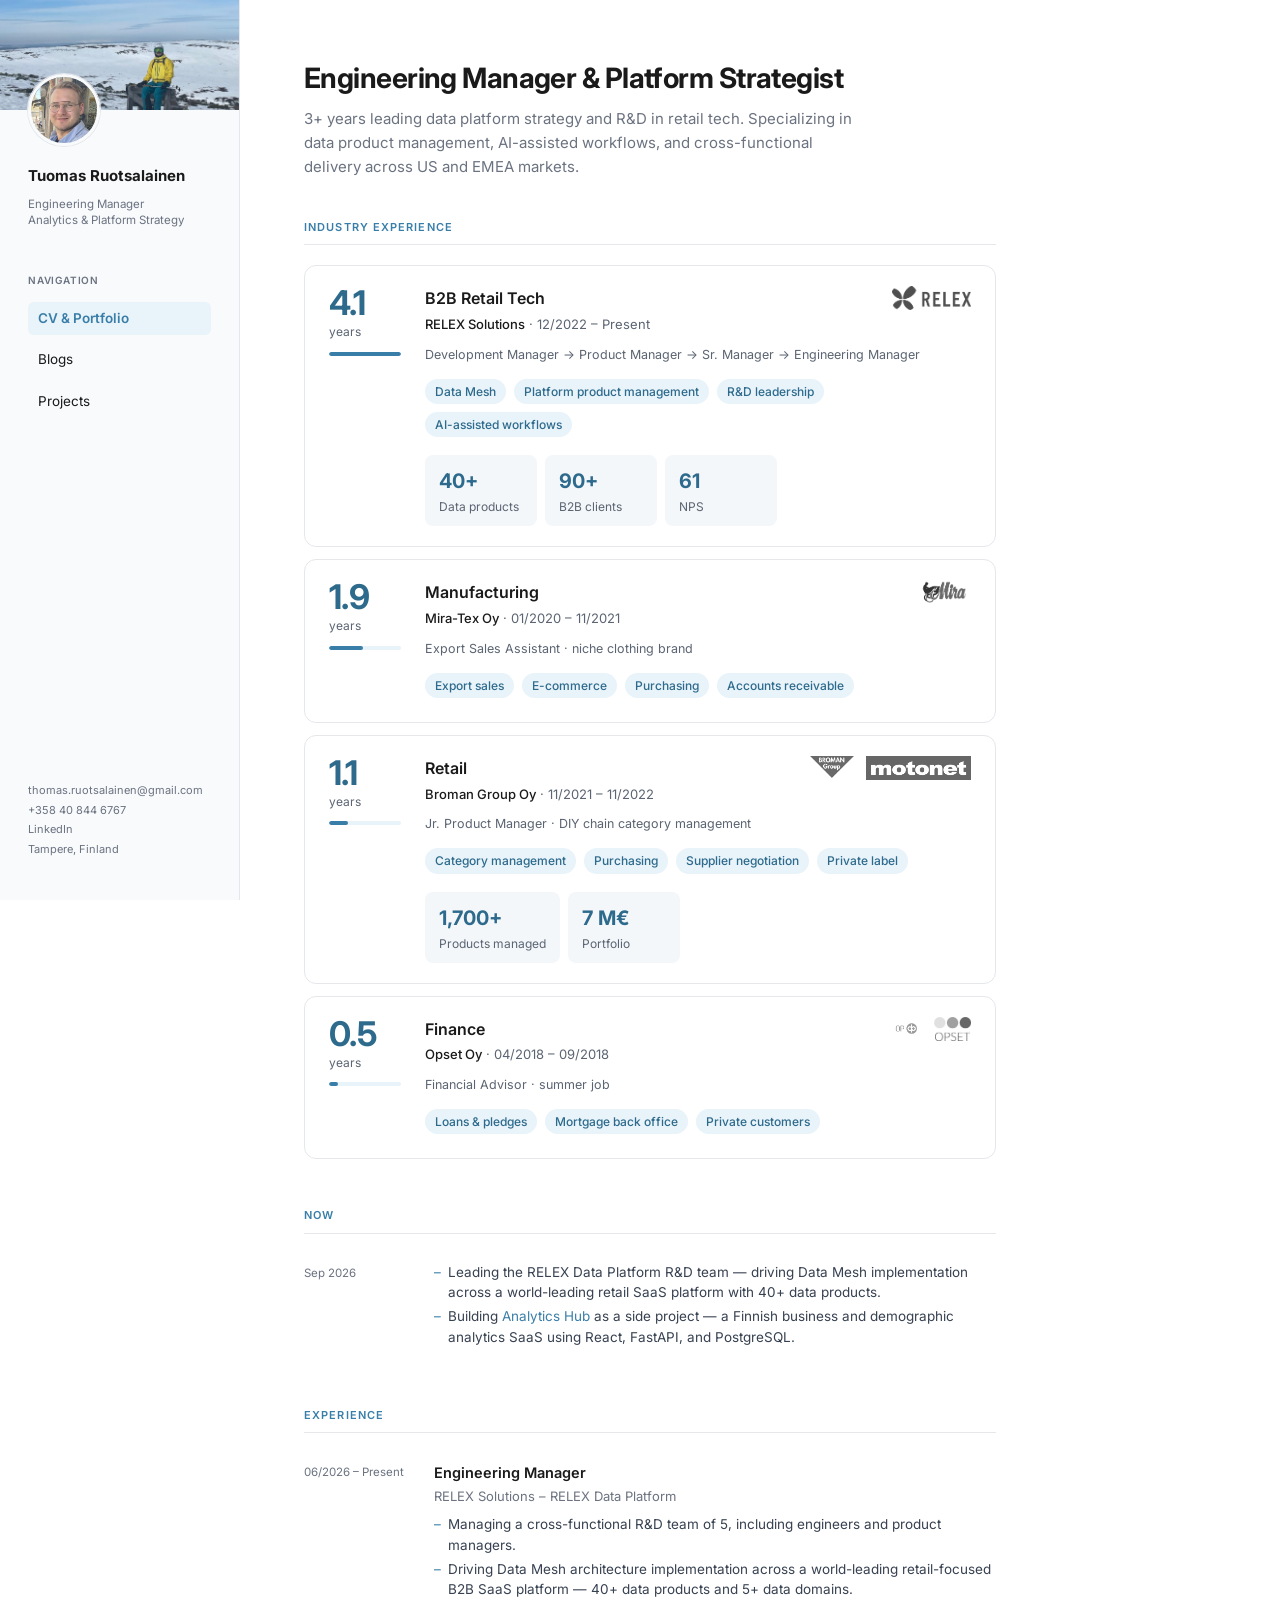
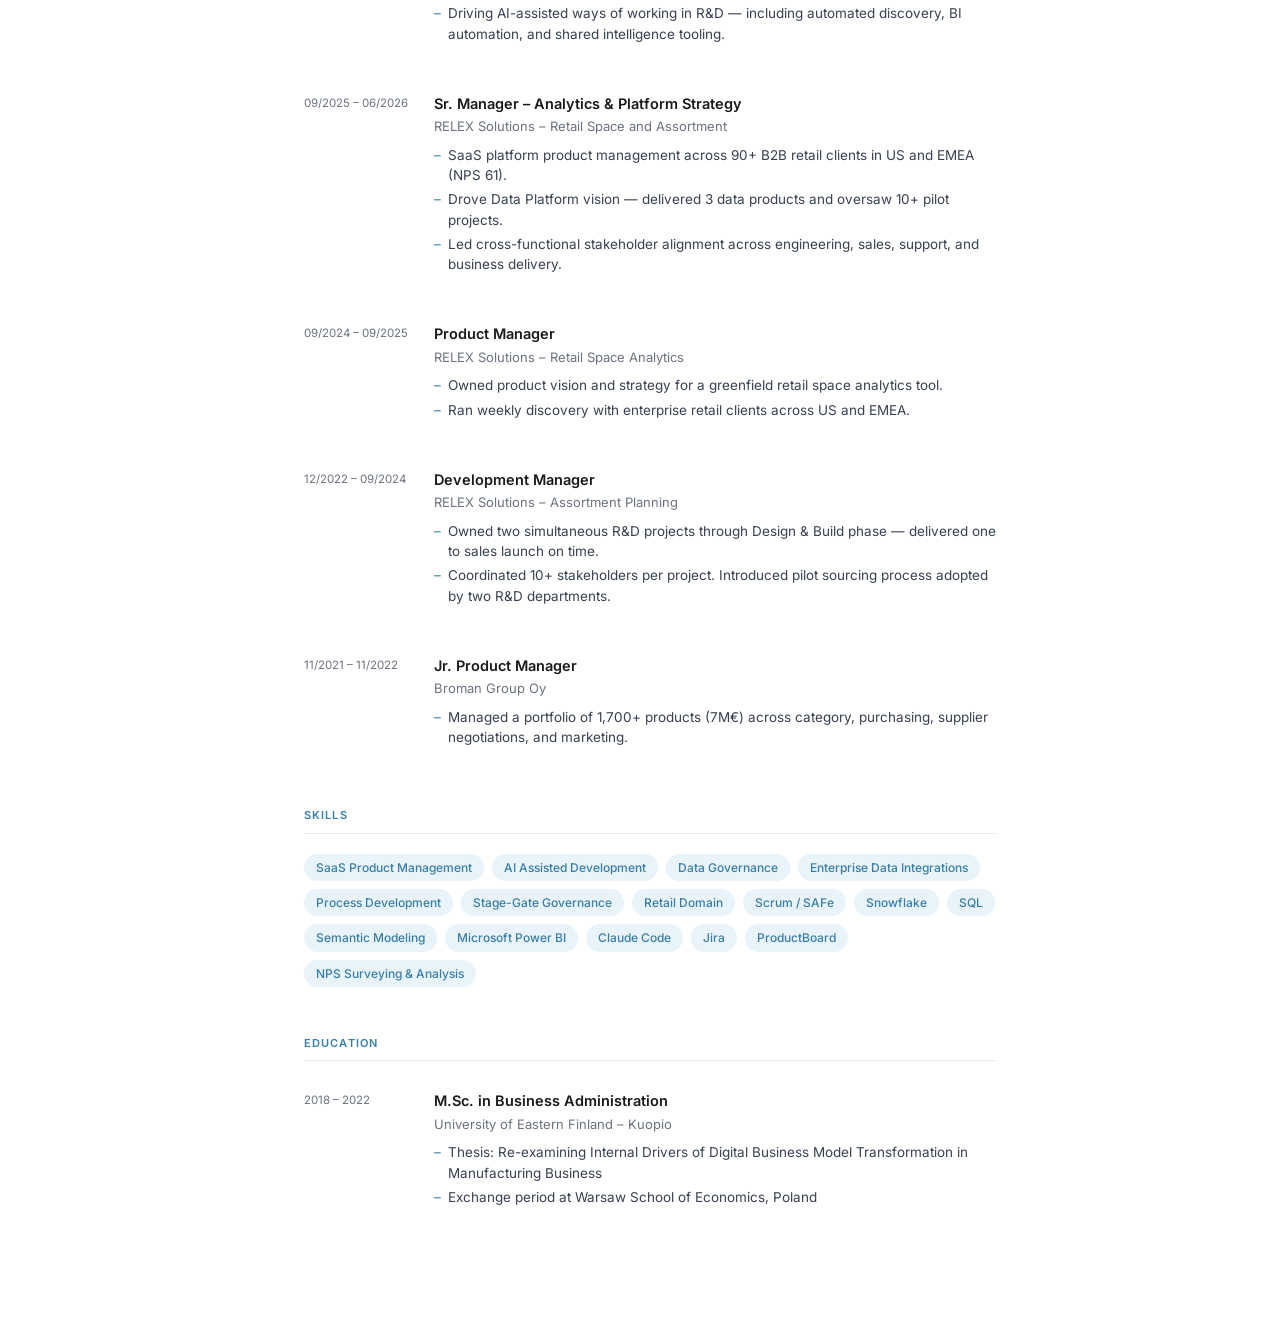
==== commit ef6ae6ab: "Add OP Group logo next to Opset Co-Authored-By: Claude Sonnet 5 <noreply@anthropic.com>" ====
--- a/index.html
+++ b/index.html
@@ -17,9 +17,6 @@
 </head>
 <body>
 
-  <!-- Decorative contour lines (right side, wide screens only) -->
-  <canvas id="contours" class="contours" aria-hidden="true"></canvas>
-
   <!-- SIDEBAR -->
   <aside class="sidebar">
     <div class="sidebar-cover"></div>
@@ -153,7 +150,10 @@
             <h3 class="industry__name">Finance</h3>
             <p class="industry__company"><strong>Opset Oy</strong> <span class="industry__dates">04/2018 – 09/2018</span></p>
           </div>
-          <img class="industry__logo" src="assets/logos/opset.png" alt="" width="37" height="24" loading="lazy" decoding="async">
+          <div class="industry__logo-group">
+            <img class="industry__logo" src="assets/logos/op-group.png" alt="" width="36" height="24" loading="lazy" decoding="async">
+            <img class="industry__logo" src="assets/logos/opset.png" alt="" width="37" height="24" loading="lazy" decoding="async">
+          </div>
           <p class="industry__roles">Financial Advisor · summer job</p>
           <ul class="industry__chips">
             <li>Loans &amp; pledges</li>
@@ -165,18 +165,19 @@
       </div>
     </section>
 
-    <!-- NOW (inline section on small screens, sticky card on wide screens) -->
-    <section class="section now reveal" aria-labelledby="now-title">
-      <div class="now__head">
-        <h2 class="now__title" id="now-title"><span class="now__dot" aria-hidden="true"></span>Now</h2>
-        <time class="now__date" datetime="2026-10">Oct 2026</time>
-      </div>
-      <ul class="job-bullets now__list">
-        <li>Leading the RELEX Data Platform R&amp;D team. Data Mesh, 40+ data products.</li>
-        <li>Building <a href="projects.html">Analytics Hub</a> on the side. React, FastAPI, PostgreSQL.</li>
-        <li>Off hours: mountain biking and photography.</li>
-      </ul>
-    </section>
+    <!-- NOW -->
+    <div class="section reveal">
+      <div class="section-title">Now</div>
+      <div class="job">
+        <div class="job-date">Sep 2026</div>
+        <div class="job-content">
+          <ul class="job-bullets">
+            <li>Leading the RELEX Data Platform R&D team — driving Data Mesh implementation across a world-leading retail SaaS platform with 40+ data products.</li>
+            <li>Building <a href="projects.html">Analytics Hub</a> as a side project — a Finnish business and demographic analytics SaaS using React, FastAPI, and PostgreSQL.</li>
+          </ul>
+        </div>
+      </div>
+    </div>
 
     <!-- EXPERIENCE -->
     <div class="section reveal">
@@ -285,6 +286,5 @@
 
   </main>
   <script src="interactions.js"></script>
-  <script src="contours.js" defer></script>
 </body>
 </html>
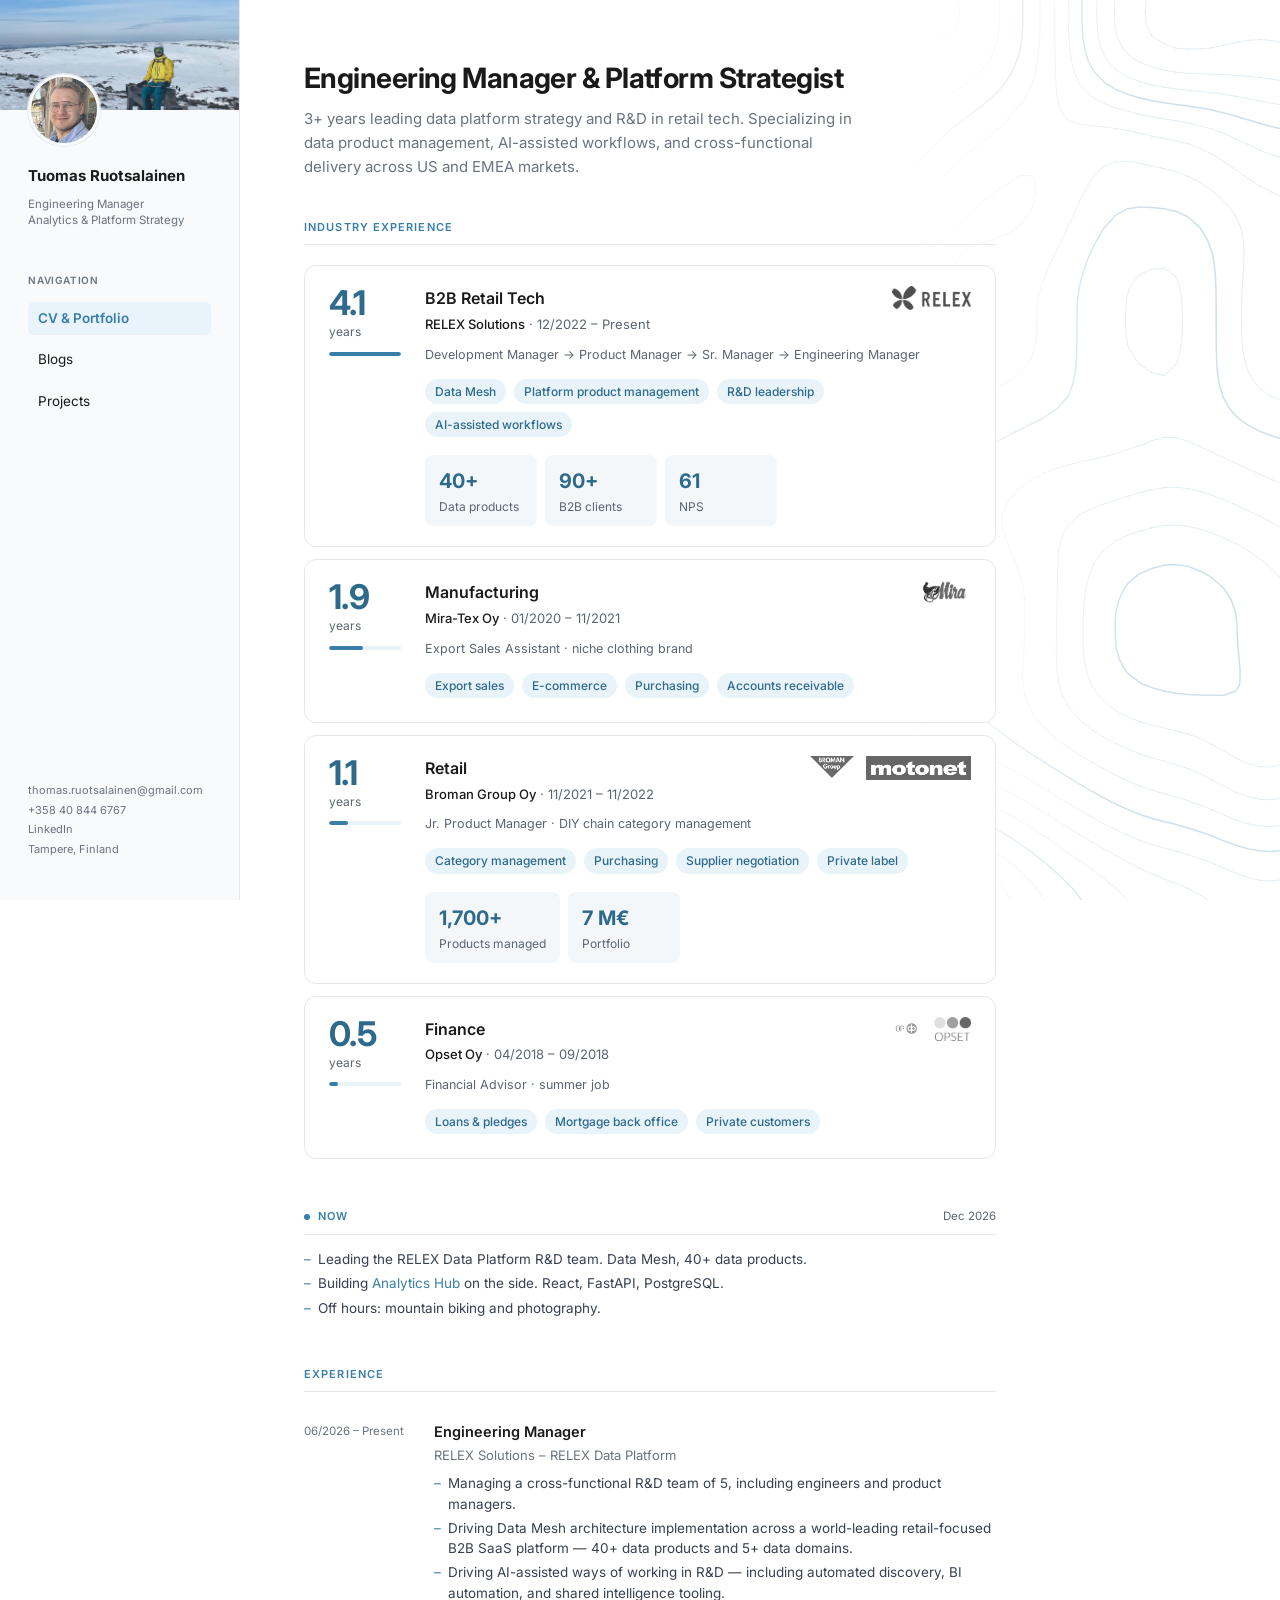
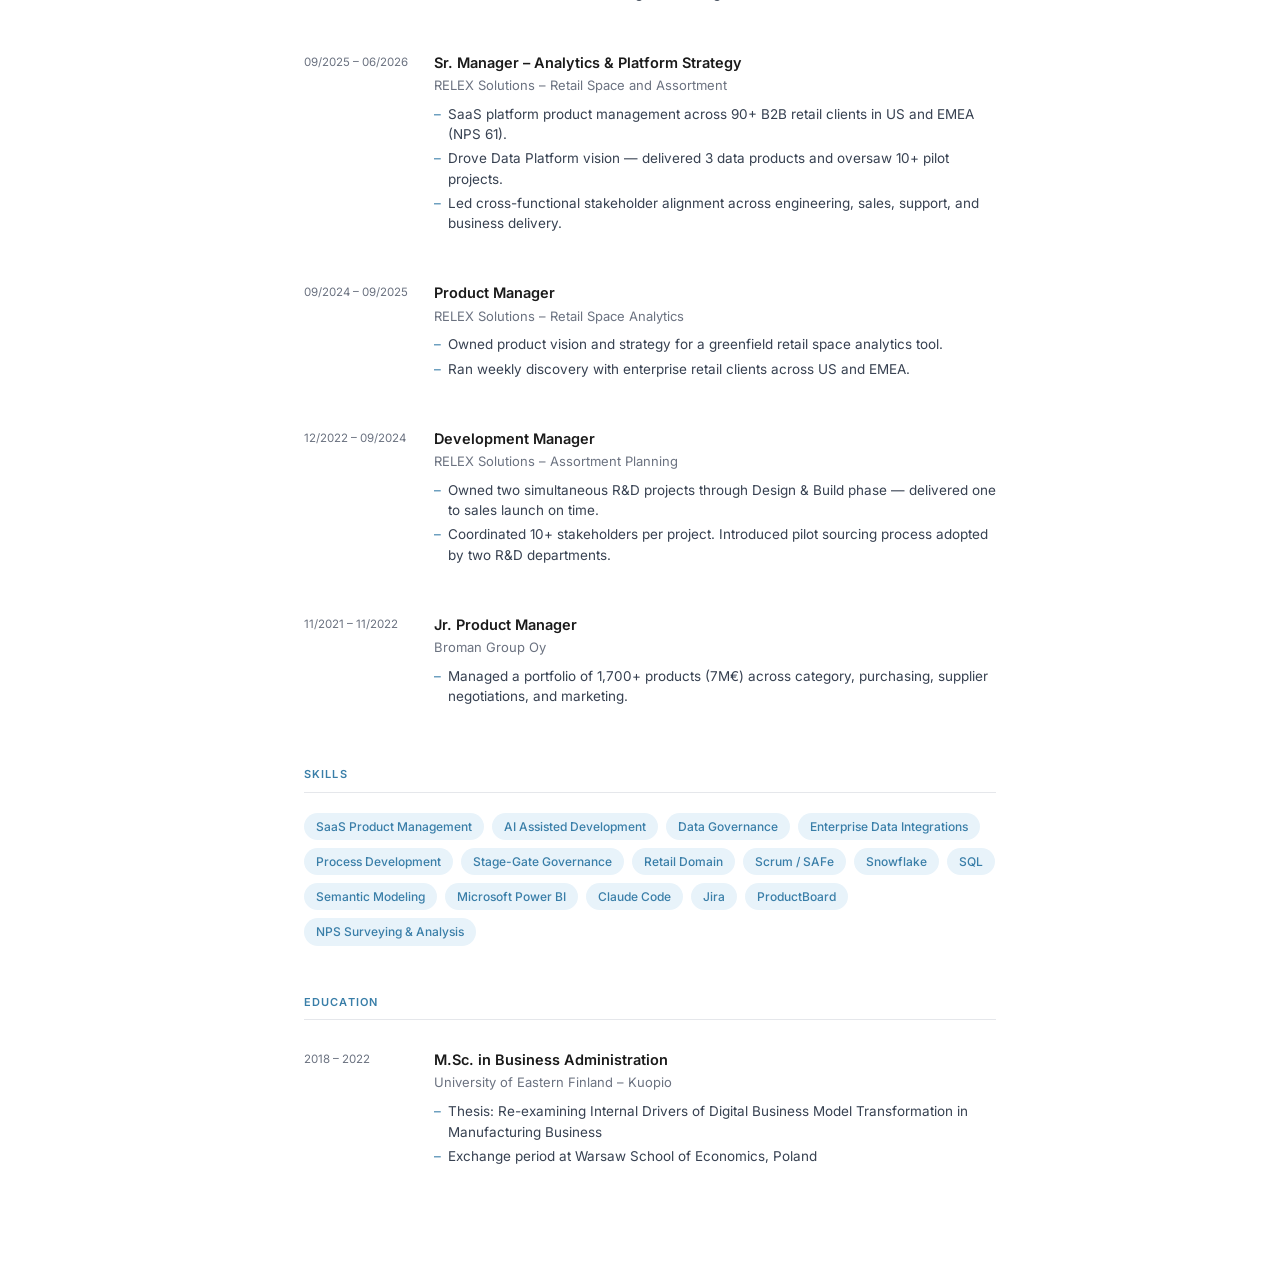
==== commit 0605ce7c: "Merge contour background and sticky Now card # Conflicts: #	style.css" ====
--- a/index.html
+++ b/index.html
@@ -17,6 +17,9 @@
 </head>
 <body>
 
+  <!-- Decorative contour lines (right side, wide screens only) -->
+  <canvas id="contours" class="contours" aria-hidden="true"></canvas>
+
   <!-- SIDEBAR -->
   <aside class="sidebar">
     <div class="sidebar-cover"></div>
@@ -165,19 +168,18 @@
       </div>
     </section>
 
-    <!-- NOW -->
-    <div class="section reveal">
-      <div class="section-title">Now</div>
-      <div class="job">
-        <div class="job-date">Sep 2026</div>
-        <div class="job-content">
-          <ul class="job-bullets">
-            <li>Leading the RELEX Data Platform R&D team — driving Data Mesh implementation across a world-leading retail SaaS platform with 40+ data products.</li>
-            <li>Building <a href="projects.html">Analytics Hub</a> as a side project — a Finnish business and demographic analytics SaaS using React, FastAPI, and PostgreSQL.</li>
-          </ul>
-        </div>
-      </div>
-    </div>
+    <!-- NOW (inline section on small screens, sticky card on wide screens) -->
+    <section class="section now reveal" aria-labelledby="now-title">
+      <div class="now__head">
+        <h2 class="now__title" id="now-title"><span class="now__dot" aria-hidden="true"></span>Now</h2>
+        <time class="now__date" datetime="2026-10">Oct 2026</time>
+      </div>
+      <ul class="job-bullets now__list">
+        <li>Leading the RELEX Data Platform R&amp;D team. Data Mesh, 40+ data products.</li>
+        <li>Building <a href="projects.html">Analytics Hub</a> on the side. React, FastAPI, PostgreSQL.</li>
+        <li>Off hours: mountain biking and photography.</li>
+      </ul>
+    </section>
 
     <!-- EXPERIENCE -->
     <div class="section reveal">
@@ -286,5 +288,6 @@
 
   </main>
   <script src="interactions.js"></script>
+  <script src="contours.js" defer></script>
 </body>
 </html>
--- a/style.css
+++ b/style.css
@@ -294,7 +294,9 @@
   border-radius: 12px;
   transition: border-color 0.15s;
 }
-.industry:hover { border-color: #c9dce9; }
+@media (hover: hover) {
+  .industry:hover { border-color: #c9dce9; }
+}
 
 .industry__years {
   grid-area: years;
@@ -333,7 +335,9 @@
   opacity: 0.8;
   transition: filter 0.2s, opacity 0.2s;
 }
-.industry:hover .industry__logo { filter: none; opacity: 1; }
+@media (hover: hover) {
+  .industry:hover .industry__logo { filter: none; opacity: 1; }
+}
 
 .industry__logo-group {
   grid-area: logo;
@@ -442,6 +446,33 @@
   .kpi { flex: 1 1 88px; }
 }
 
+/* === MOBILE ONLY: highlight the industry card that is crossing the middle of the screen === */
+@media (max-width: 768px) {
+  .industry {
+    transition:
+      border-color 0.4s ease,
+      background-color 0.4s ease,
+      box-shadow 0.4s ease,
+      opacity 0.6s ease-out,
+      transform 0.6s ease-out;
+  }
+  .industry__logo {
+    transition: filter 0.4s ease, opacity 0.4s ease;
+  }
+  .industry.is-active {
+    border-color: #b9d4e6;
+    background-color: #f8fbfd;
+    box-shadow: 0 6px 20px rgba(57, 126, 168, 0.10);
+  }
+  .industry.is-active .industry__logo {
+    filter: none;
+    opacity: 1;
+  }
+}
+@media (max-width: 768px) and (prefers-reduced-motion: reduce) {
+  .industry, .industry__logo { transition: none; }
+}
+
 /* === CONTOUR BACKGROUND (right side, wide screens) === */
 .contours {
   display: none;
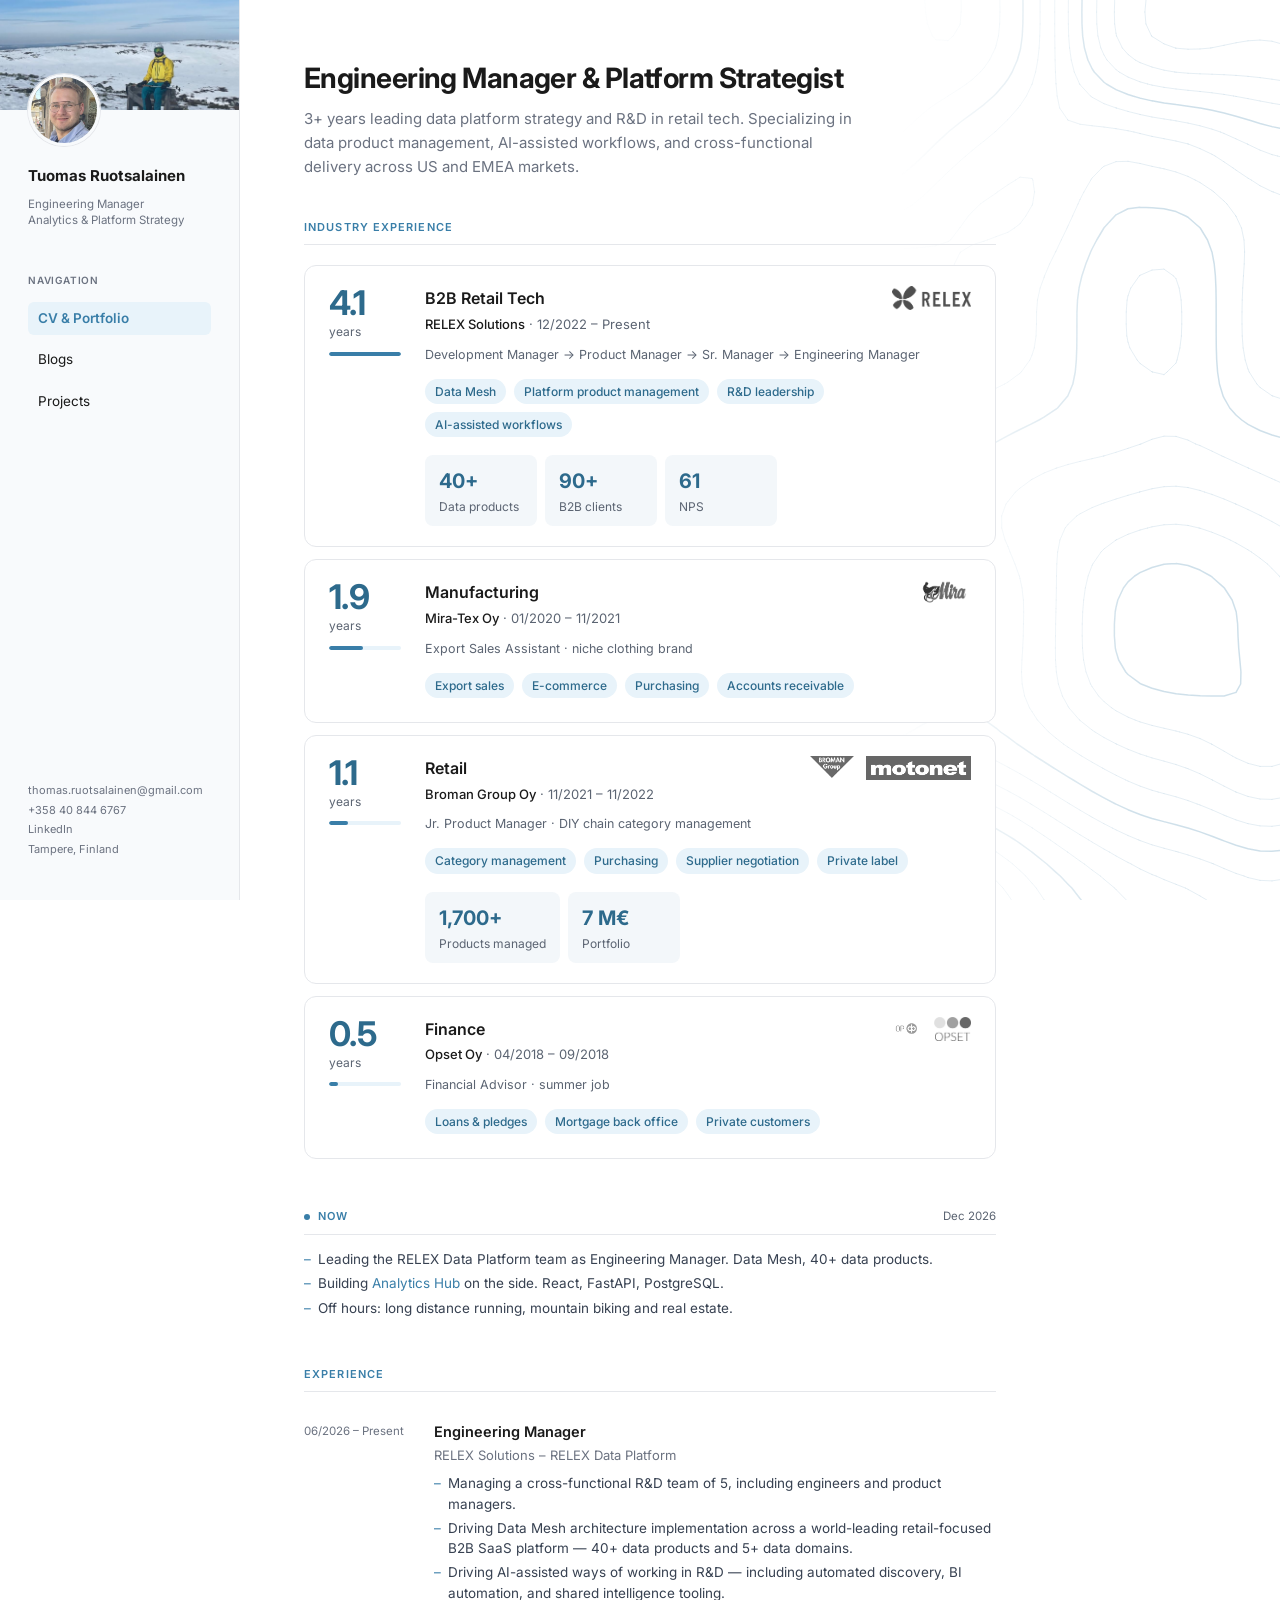
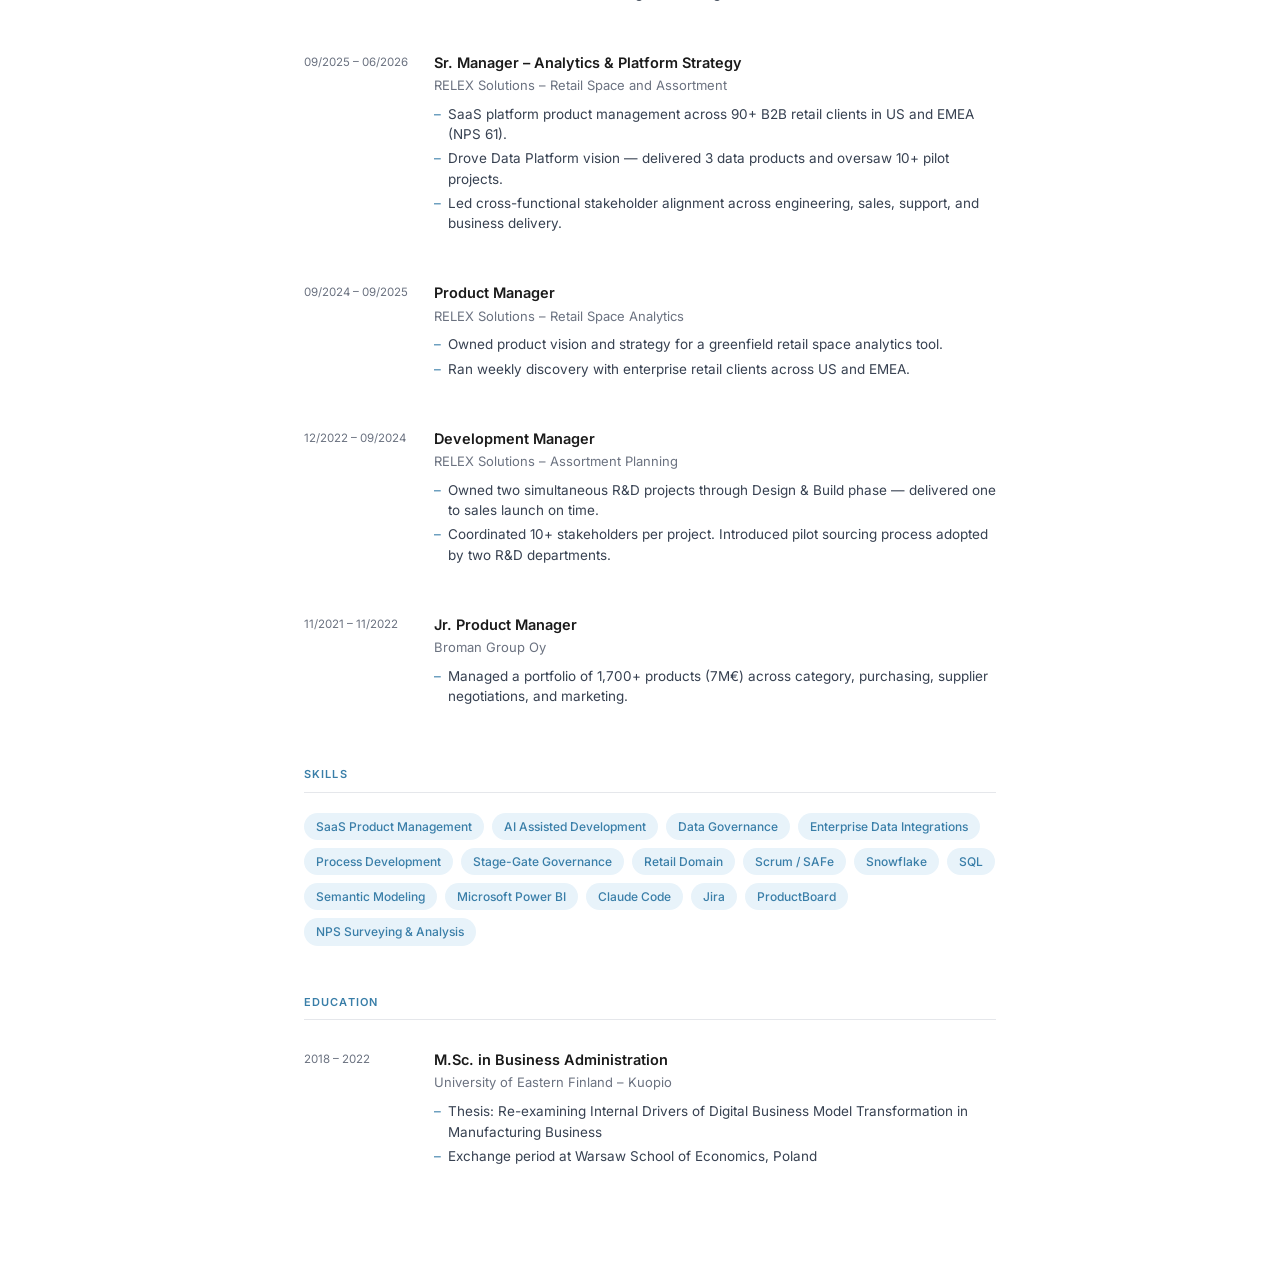
==== commit 1dcd4a9e: "Update Now card copy Co-Authored-By: Claude Sonnet 5 <noreply@anthropic.com>" ====
--- a/index.html
+++ b/index.html
@@ -175,9 +175,9 @@
         <time class="now__date" datetime="2026-10">Oct 2026</time>
       </div>
       <ul class="job-bullets now__list">
-        <li>Leading the RELEX Data Platform R&amp;D team. Data Mesh, 40+ data products.</li>
+        <li>Leading the RELEX Data Platform team as Engineering Manager. Data Mesh, 40+ data products.</li>
         <li>Building <a href="projects.html">Analytics Hub</a> on the side. React, FastAPI, PostgreSQL.</li>
-        <li>Off hours: mountain biking and photography.</li>
+        <li>Off hours: long distance running, mountain biking and real estate.</li>
       </ul>
     </section>
 
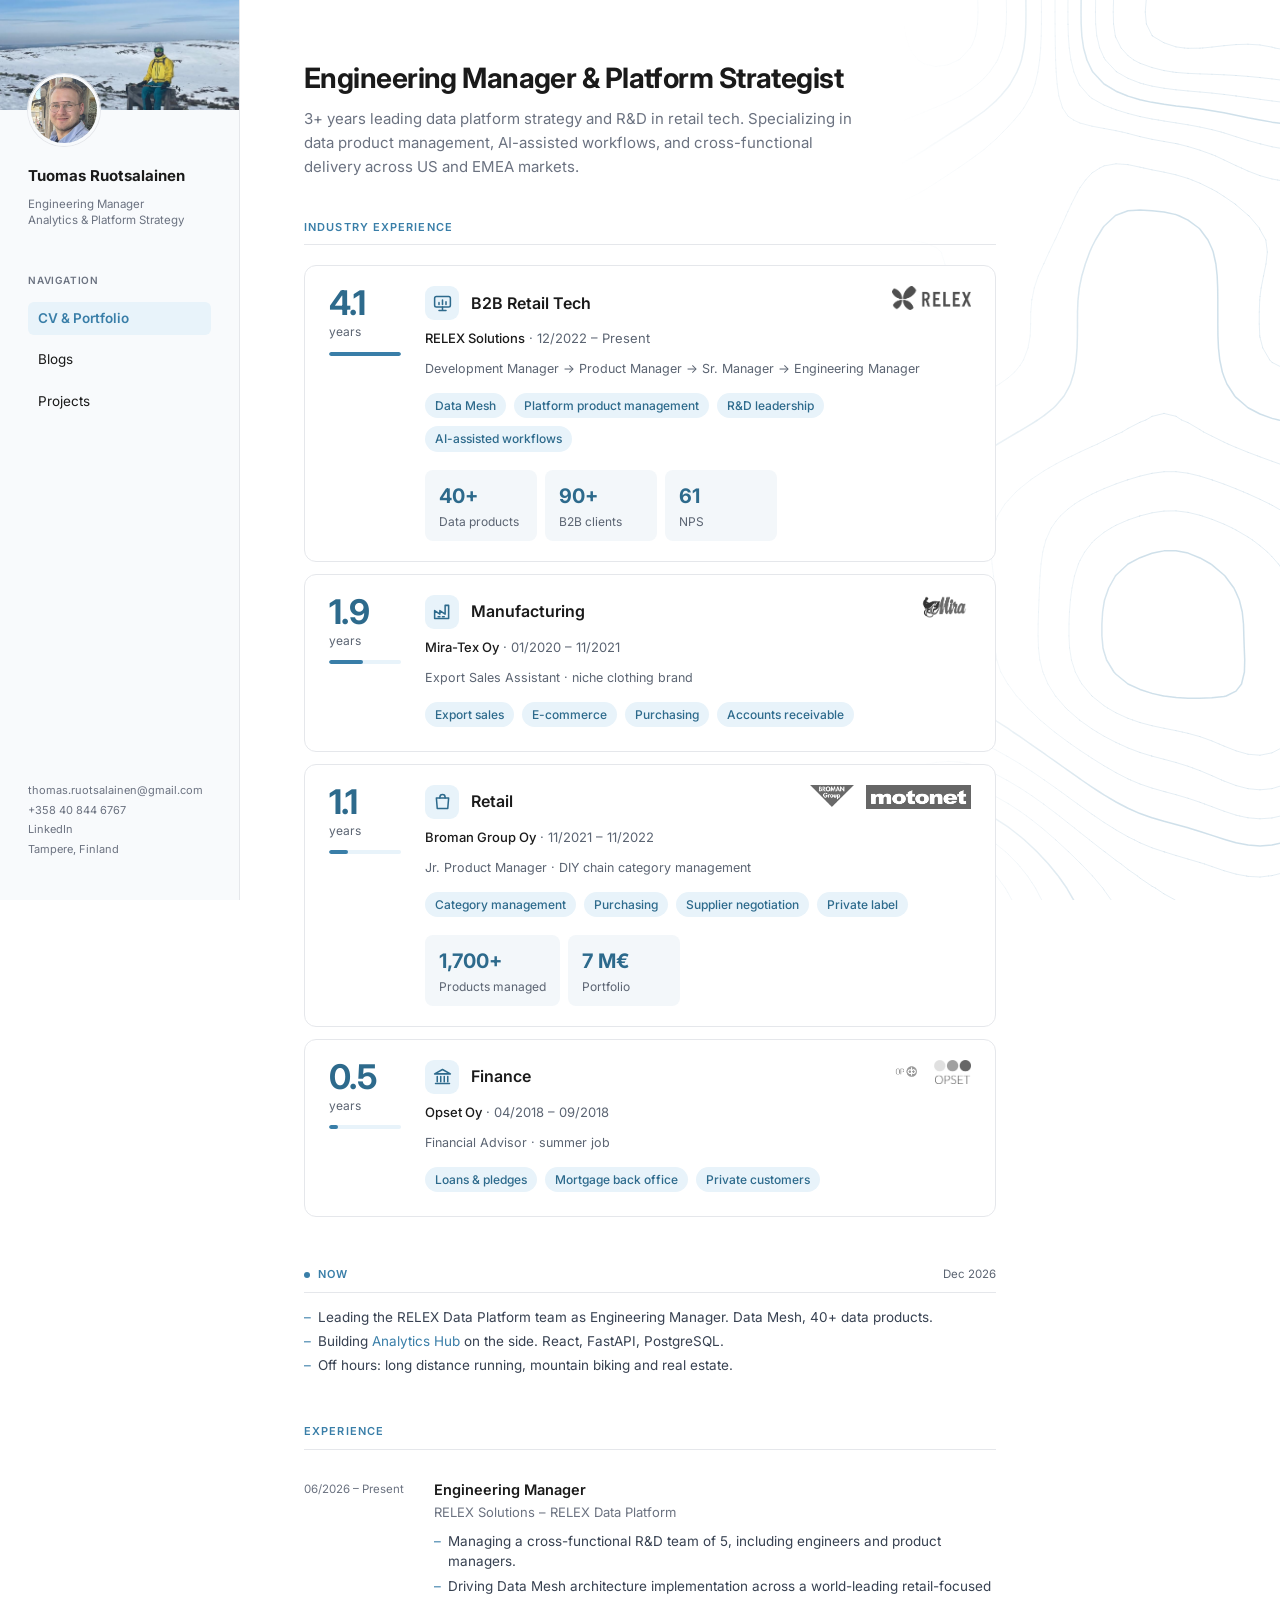
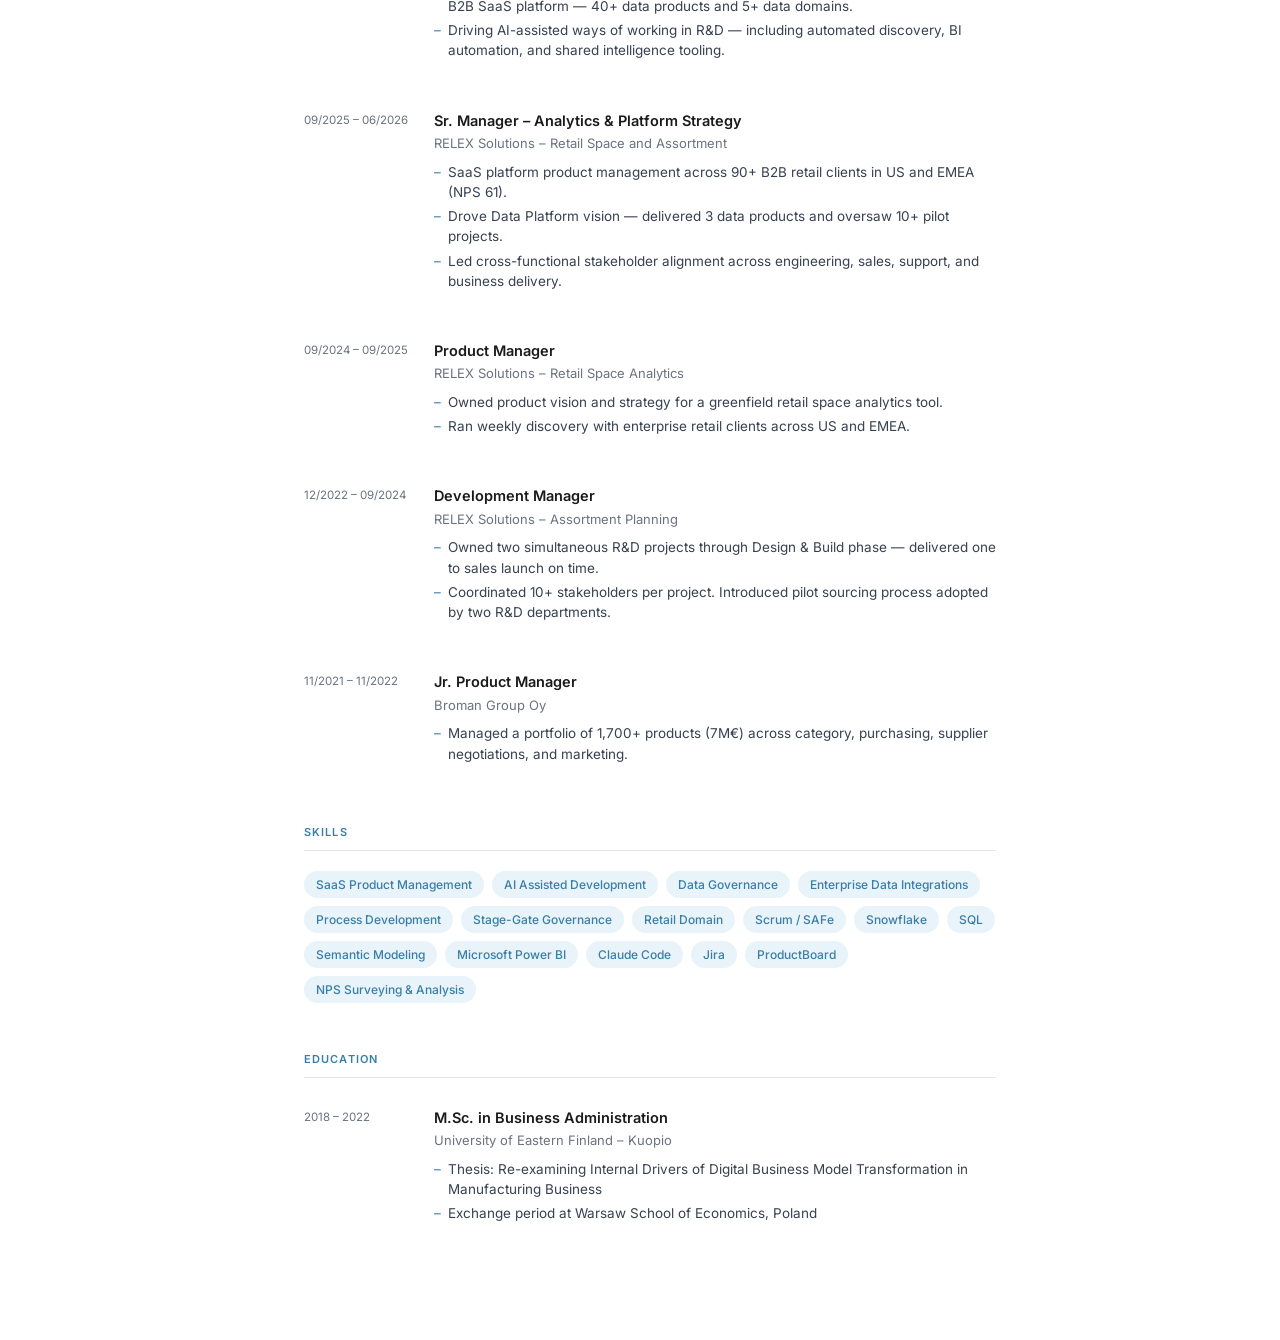
==== commit 08d31215: "Add industry icons to cards Co-Authored-By: Claude Sonnet 5 <noreply@anthropic.com>" ====
--- a/index.html
+++ b/index.html
@@ -63,7 +63,10 @@
             <span class="industry__bar"><span style="width: 100%;"></span></span>
           </div>
           <div class="industry__head">
-            <h3 class="industry__name">B2B Retail Tech</h3>
+            <div class="industry__title">
+              <span class="industry__icon" aria-hidden="true"><svg viewBox="0 0 24 24" focusable="false"><rect x="3" y="4" width="18" height="12" rx="2"/><path d="M8 20h8M12 16v4"/><path d="M8 13v-2M12 13V8M16 13v-3"/></svg></span>
+              <h3 class="industry__name">B2B Retail Tech</h3>
+            </div>
             <p class="industry__company"><strong>RELEX Solutions</strong> <span class="industry__dates">12/2022 – Present</span></p>
           </div>
           <img class="industry__logo" src="assets/logos/relex.png" alt="" width="79" height="24" loading="lazy" decoding="async">
@@ -97,7 +100,10 @@
             <span class="industry__bar"><span style="width: 48.9%;"></span></span>
           </div>
           <div class="industry__head">
-            <h3 class="industry__name">Manufacturing</h3>
+            <div class="industry__title">
+              <span class="industry__icon" aria-hidden="true"><svg viewBox="0 0 24 24" focusable="false"><path d="M3 20V11l6 4v-4l6 4V5h4v15H3z"/><path d="M7 18h2M12 18h2"/></svg></span>
+              <h3 class="industry__name">Manufacturing</h3>
+            </div>
             <p class="industry__company"><strong>Mira-Tex Oy</strong> <span class="industry__dates">01/2020 – 11/2021</span></p>
           </div>
           <img class="industry__logo" src="assets/logos/mira-tex.png" alt="" width="51" height="24" loading="lazy" decoding="async">
@@ -117,7 +123,10 @@
             <span class="industry__bar"><span style="width: 27.7%;"></span></span>
           </div>
           <div class="industry__head">
-            <h3 class="industry__name">Retail</h3>
+            <div class="industry__title">
+              <span class="industry__icon" aria-hidden="true"><svg viewBox="0 0 24 24" focusable="false"><path d="M5 8h14l-1 12H6L5 8z"/><path d="M9 8V7a3 3 0 0 1 6 0v1"/></svg></span>
+              <h3 class="industry__name">Retail</h3>
+            </div>
             <p class="industry__company"><strong>Broman Group Oy</strong> <span class="industry__dates">11/2021 – 11/2022</span></p>
           </div>
           <div class="industry__logo-group">
@@ -150,7 +159,10 @@
             <span class="industry__bar"><span style="width: 12.8%;"></span></span>
           </div>
           <div class="industry__head">
-            <h3 class="industry__name">Finance</h3>
+            <div class="industry__title">
+              <span class="industry__icon" aria-hidden="true"><svg viewBox="0 0 24 24" focusable="false"><path d="M3 9l9-5 9 5H3z"/><path d="M6 12v6M10 12v6M14 12v6M18 12v6"/><path d="M4 20h16"/></svg></span>
+              <h3 class="industry__name">Finance</h3>
+            </div>
             <p class="industry__company"><strong>Opset Oy</strong> <span class="industry__dates">04/2018 – 09/2018</span></p>
           </div>
           <div class="industry__logo-group">
--- a/style.css
+++ b/style.css
@@ -319,6 +319,28 @@
 
 .industry__head { grid-area: head; }
 .industry__name { font-size: 16px; font-weight: 600; }
+.industry__title { display: flex; align-items: center; gap: 12px; }
+.industry__icon {
+  display: inline-flex;
+  align-items: center;
+  justify-content: center;
+  flex: 0 0 34px;
+  width: 34px;
+  height: 34px;
+  border-radius: 9px;
+  background: var(--blue-light);
+  color: var(--blue-dark);
+}
+.industry__icon svg {
+  width: 21px;
+  height: 21px;
+  fill: none;
+  stroke: currentColor;
+  stroke-width: 1.75;
+  stroke-linecap: round;
+  stroke-linejoin: round;
+}
+.industry__title + .industry__company { margin-top: 8px; }
 .industry__company { font-size: 13px; color: var(--muted-2); margin-top: 2px; }
 .industry__company strong { font-weight: 500; color: var(--text); }
 .industry__dates::before { content: "· "; }
@@ -468,6 +490,8 @@
     filter: none;
     opacity: 1;
   }
+  .industry__icon { transition: background-color 0.4s ease; }
+  .industry.is-active .industry__icon { background: #dbeaf4; }
 }
 @media (max-width: 768px) and (prefers-reduced-motion: reduce) {
   .industry, .industry__logo { transition: none; }
@@ -491,6 +515,19 @@
 }
 .contours.is-ready { opacity: 1; }
 @media (min-width: 1180px) { .contours { display: block; } }
+
+/* Phones: contour lines behind the whole page, quieter than on desktop */
+@media (max-width: 768px) {
+  .contours {
+    display: block;
+    left: 0;
+    width: 100%;
+    height: 100vh;   /* large viewport height, so the phone's address bar does not resize it */
+    -webkit-mask-image: none;
+            mask-image: none;
+  }
+  .contours.is-ready { opacity: 0.6; }
+}
 @media print { .contours { display: none; } }
 
 /* === NOW (inline section, becomes a sticky card on wide screens) === */
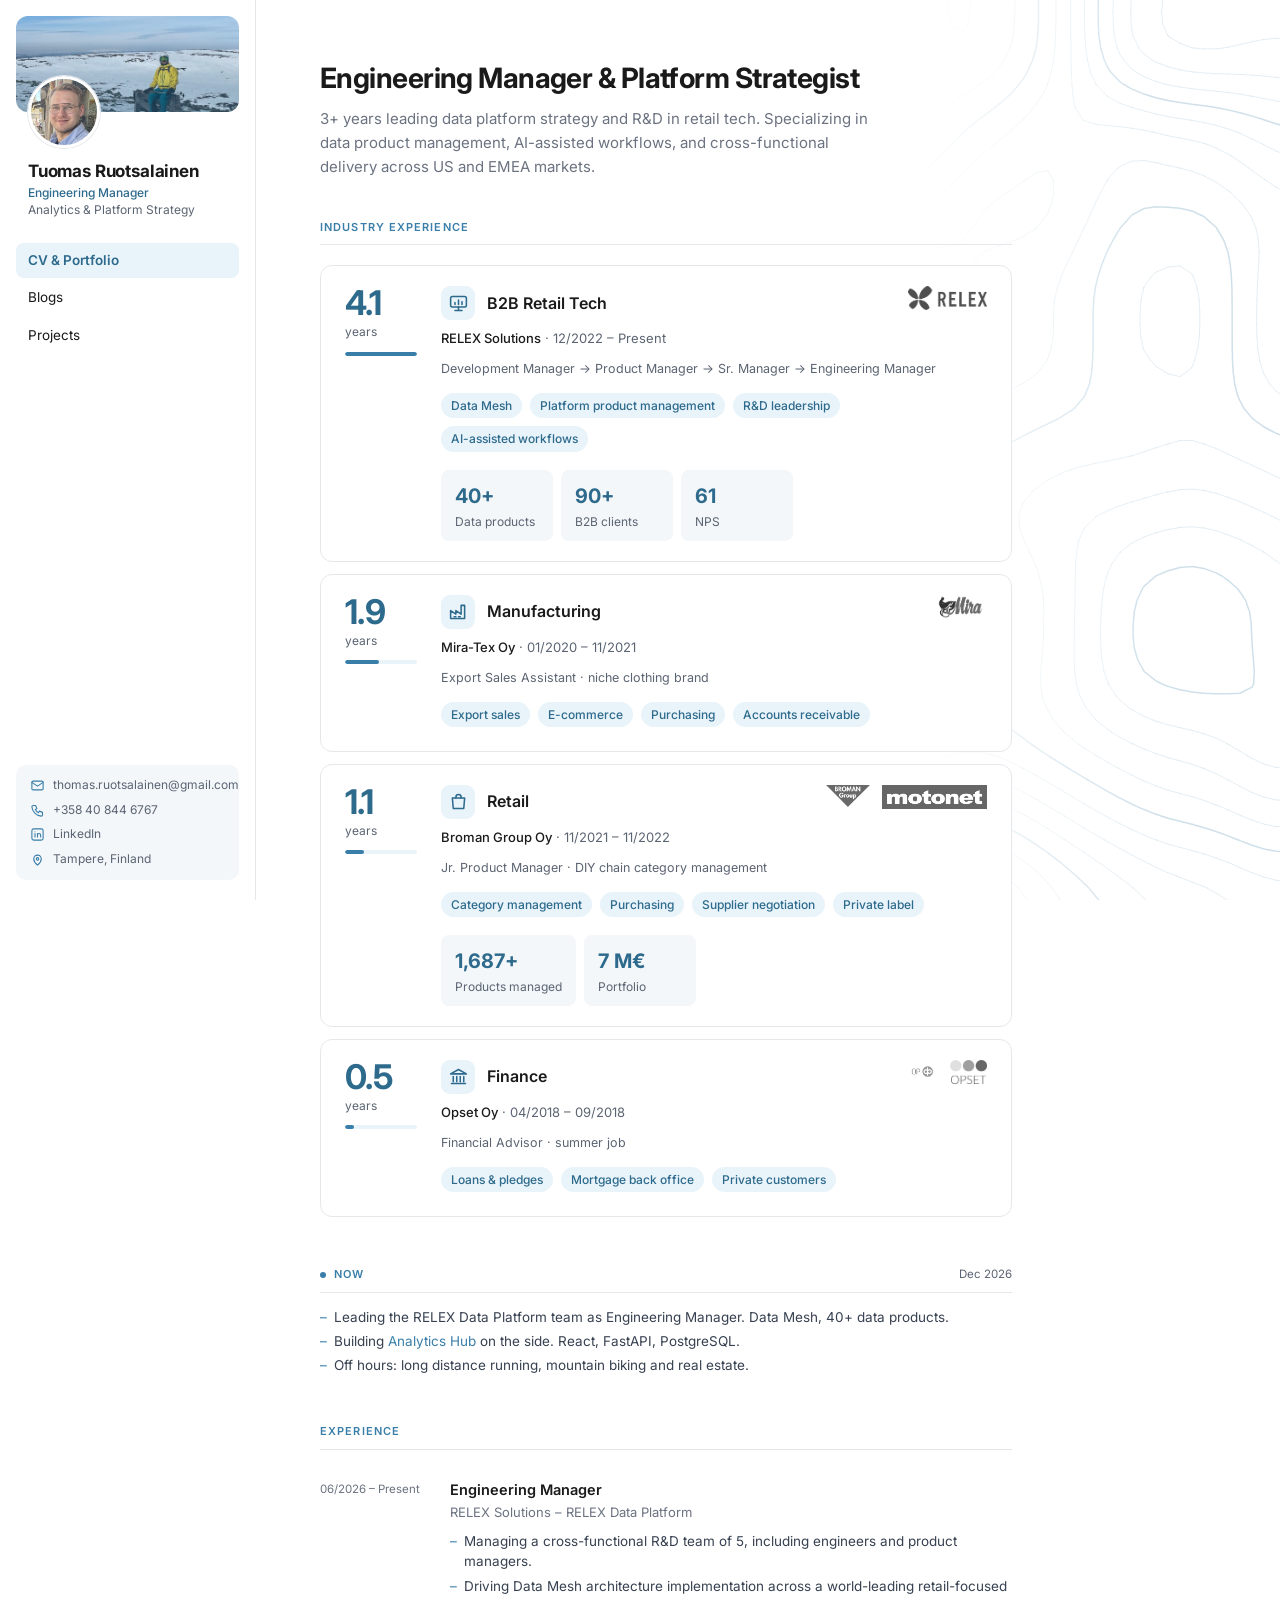
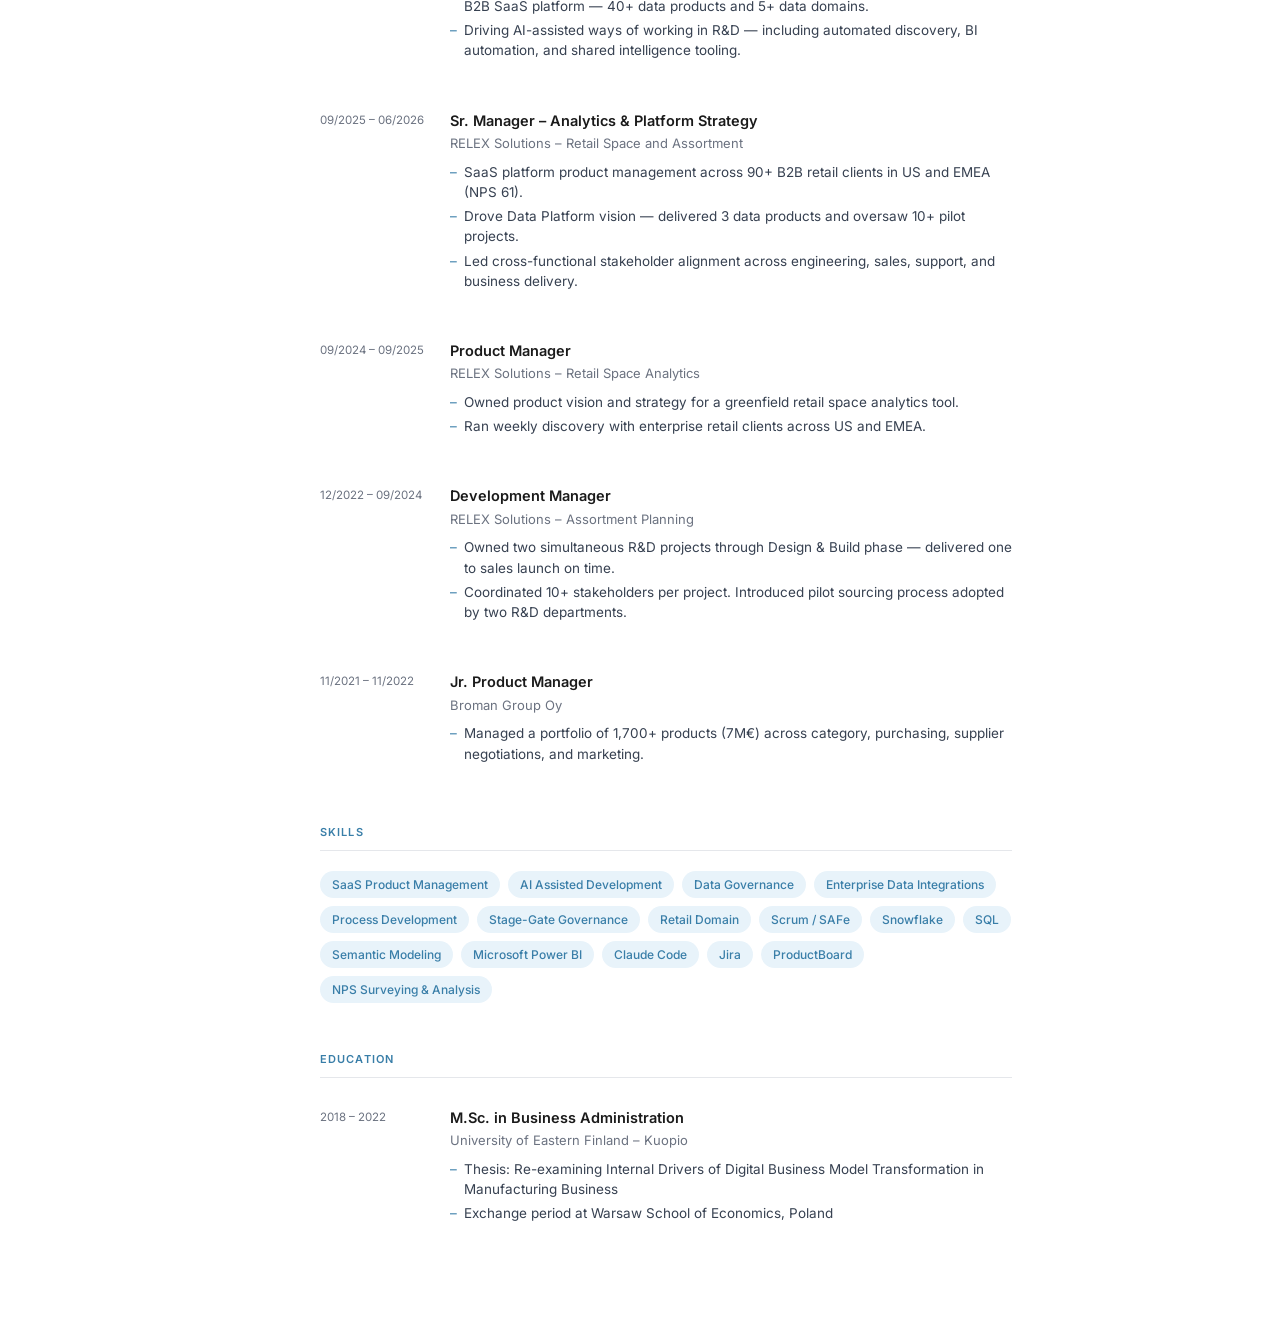
==== commit 21d33396: "Restyle profile sidebar to match the page Also adds min-width: 0 to .main — without it, the 16px wid" ====
--- a/index.html
+++ b/index.html
@@ -24,22 +24,22 @@
   <aside class="sidebar">
     <div class="sidebar-cover"></div>
     <div class="sidebar-inner">
-    <!-- Replace src with your own photo path -->
-    <img class="sidebar-photo" src="photo.JPG" alt="Tuomas Ruotsalainen">
-    <div class="sidebar-name">Tuomas Ruotsalainen</div>
-    <div class="sidebar-title">Engineering Manager<br>Analytics & Platform Strategy</div>
-
-    <div class="nav-label">Navigation</div>
-    <a href="index.html" class="nav-link active">CV & Portfolio</a>
-    <a href="blog.html" class="nav-link">Blogs</a>
-    <a href="projects.html" class="nav-link">Projects</a>
-
-    <div class="sidebar-footer">
-      <a href="mailto:thomas.ruotsalainen@gmail.com">thomas.ruotsalainen@gmail.com</a><br>
-      <a href="tel:+358408446767">+358 40 844 6767</a><br>
-      <a href="https://linkedin.com/in/tuomas-ruotsalainen" target="_blank" rel="noopener noreferrer">LinkedIn</a><br>
-      Tampere, Finland
-    </div>
+      <img class="sidebar-photo" src="photo.JPG" alt="Tuomas Ruotsalainen">
+      <div class="sidebar-name">Tuomas Ruotsalainen</div>
+      <div class="sidebar-title"><strong>Engineering Manager</strong>Analytics &amp; Platform Strategy</div>
+
+      <nav class="sidebar-nav" aria-label="Main">
+        <a href="index.html" class="nav-link active" aria-current="page">CV &amp; Portfolio</a>
+        <a href="blog.html" class="nav-link">Blogs</a>
+        <a href="projects.html" class="nav-link">Projects</a>
+      </nav>
+
+      <ul class="sidebar-contact">
+        <li><a href="mailto:thomas.ruotsalainen@gmail.com"><svg viewBox="0 0 24 24" focusable="false" aria-hidden="true"><rect x="3" y="5" width="18" height="14" rx="2"/><path d="m3 7 9 6 9-6"/></svg><span>thomas.ruotsalainen@gmail.com</span></a></li>
+        <li><a href="tel:+358408446767"><svg viewBox="0 0 24 24" focusable="false" aria-hidden="true"><path d="M5 4h4l2 5-2.5 1.5a11 11 0 0 0 5 5L15 13l5 2v4a2 2 0 0 1-2 2A16 16 0 0 1 3 6a2 2 0 0 1 2-2z"/></svg><span>+358 40 844 6767</span></a></li>
+        <li><a href="https://linkedin.com/in/tuomas-ruotsalainen" target="_blank" rel="noopener noreferrer"><svg viewBox="0 0 24 24" focusable="false" aria-hidden="true"><rect x="3" y="3" width="18" height="18" rx="3"/><path d="M8 10.5V16M8 7.6v.01M12 16v-5.5M12 13a2.5 2.5 0 0 1 5 0v3"/></svg><span>LinkedIn</span></a></li>
+        <li class="sidebar-contact__place"><svg viewBox="0 0 24 24" focusable="false" aria-hidden="true"><path d="M12 21s-6-5.2-6-10a6 6 0 0 1 12 0c0 4.8-6 10-6 10z"/><circle cx="12" cy="11" r="2"/></svg><span>Tampere, Finland</span></li>
+      </ul>
     </div>
   </aside>
 
--- a/style.css
+++ b/style.css
@@ -11,7 +11,7 @@
   --border: #e5e7eb;
   --bg: #ffffff;
   --tile: #f3f7fa;
-  --sidebar-w: 240px;
+  --sidebar-w: 256px;
 }
 
 html { font-size: 16px; }
@@ -31,7 +31,7 @@
 .sidebar {
   width: var(--sidebar-w);
   min-height: 100vh;
-  background: #f8fafc;
+  background: #fff;
   border-right: 1px solid var(--border);
   position: fixed;
   top: 0; left: 0;
@@ -40,81 +40,109 @@
   overflow-y: auto;
 }
 
-/* Cover photo, LinkedIn-style — bleeds edge to edge above the profile photo. */
+/* Cover photo: an inset rounded banner with a soft blue wash, like the cards. */
 .sidebar-cover {
-  width: 100%;
-  height: 110px;
+  position: relative;
+  height: 96px;
   flex-shrink: 0;
+  margin: 16px 16px 0;
+  border-radius: 12px;
+  overflow: hidden;
   background: url('cover.jpg') center 60% / cover no-repeat;
+}
+.sidebar-cover::after {
+  content: "";
+  position: absolute;
+  inset: 0;
+  background: linear-gradient(180deg, rgba(57, 126, 168, 0) 30%, rgba(45, 106, 140, 0.30) 100%);
 }
 
 .sidebar-inner {
   flex: 1;
   display: flex;
   flex-direction: column;
-  gap: 8px;
-  padding: 0 28px 40px;
+  padding: 0 16px 20px;
 }
 
 .sidebar-photo {
   width: 72px; height: 72px;
   border-radius: 50%;
-  border: 3px solid #f8fafc;
+  border: 3px solid #fff;
   box-shadow: 0 0 0 1px var(--border);
   object-fit: cover;
-  margin-top: -36px;
-  margin-bottom: 12px;
+  margin: -36px 0 12px 12px;
+  position: relative;
 }
 
 .sidebar-name {
-  font-size: 15px;
+  font-size: 17px;
   font-weight: 700;
+  letter-spacing: -0.01em;
   color: var(--text);
   line-height: 1.3;
-  margin-bottom: 2px;
+  padding: 0 12px;
 }
 
 .sidebar-title {
-  font-size: 11.5px;
-  color: var(--muted);
-  margin-bottom: 28px;
-  line-height: 1.4;
-}
-
-.nav-label {
-  font-size: 10px;
-  font-weight: 600;
-  color: var(--muted);
-  text-transform: uppercase;
-  letter-spacing: 0.08em;
-  margin-bottom: 6px;
-  margin-top: 8px;
-}
-
+  font-size: 12px;
+  color: var(--muted-2);
+  line-height: 1.45;
+  padding: 0 12px;
+  margin: 2px 0 24px;
+}
+.sidebar-title strong { display: block; font-weight: 500; color: var(--blue-dark); }
+
+.sidebar-nav { display: flex; flex-direction: column; gap: 2px; }
 .nav-link {
   display: block;
   font-size: 13.5px;
   color: var(--text);
-  padding: 6px 10px;
-  border-radius: 6px;
-  transition: background 0.15s;
+  padding: 7px 12px;
+  border-radius: 8px;
+  transition: background 0.15s, color 0.15s;
 }
 .nav-link:hover { background: var(--blue-light); text-decoration: none; color: var(--blue); }
-.nav-link.active { background: var(--blue-light); color: var(--blue); font-weight: 600; }
-
-.sidebar-footer {
+.nav-link.active { background: var(--blue-light); color: var(--blue-dark); font-weight: 600; }
+
+/* Contact: one quiet tile, same tint as the KPI tiles. */
+.sidebar-contact {
+  list-style: none;
   margin-top: auto;
-  font-size: 11px;
-  color: var(--muted);
-  line-height: 1.8;
-}
-.sidebar-footer a { color: var(--muted); }
-.sidebar-footer a:hover { color: var(--blue); }
+  padding: 12px 14px;
+  background: var(--tile);
+  border-radius: 10px;
+  display: flex;
+  flex-direction: column;
+  gap: 8px;
+  font-size: 12px;
+  line-height: 1.4;
+}
+.sidebar-contact li { min-width: 0; }
+.sidebar-contact a,
+.sidebar-contact__place {
+  display: flex;
+  align-items: center;
+  gap: 8px;
+  color: var(--muted-2);
+}
+.sidebar-contact a:hover { color: var(--blue); text-decoration: none; }
+.sidebar-contact span { white-space: nowrap; }
+.sidebar-contact svg {
+  flex: 0 0 15px;
+  width: 15px;
+  height: 15px;
+  fill: none;
+  stroke: var(--blue);
+  stroke-width: 1.75;
+  stroke-linecap: round;
+  stroke-linejoin: round;
+}
 
 /* === MAIN CONTENT === */
 .main {
   margin-left: var(--sidebar-w);
   flex: 1;
+  min-width: 0;
   padding: 56px 64px;
   max-width: 820px;
 }
@@ -444,8 +472,36 @@
 @media (max-width: 768px) {
   body { flex-direction: column; }
   .sidebar { position: static; width: 100%; min-height: auto; border-right: none; border-bottom: 1px solid var(--border); }
-  .sidebar-cover { height: 90px; }
-  .sidebar-inner { padding: 0 20px 24px; }
+  .sidebar-cover { height: 80px; margin: 12px 12px 0; }
+  .sidebar-inner {
+    display: grid;
+    grid-template-columns: 72px 1fr;
+    grid-template-areas:
+      "photo name"
+      "photo title"
+      "nav   nav"
+      "contact contact";
+    column-gap: 14px;
+    padding: 0 20px 20px;
+  }
+  .sidebar-photo { grid-area: photo; margin: -32px 0 0; }
+  .sidebar-name { grid-area: name; padding: 10px 0 0; }
+  .sidebar-title { grid-area: title; padding: 0; margin: 2px 0 16px; }
+  .sidebar-nav { grid-area: nav; flex-direction: row; gap: 6px; }
+  .nav-link { flex: 1; text-align: center; padding: 8px 6px; font-size: 13px; background: var(--tile); }
+  .nav-link.active { background: var(--blue-light); }
+  .sidebar-contact {
+    grid-area: contact;
+    margin-top: 14px;
+    padding: 0;
+    background: none;
+    flex-direction: row;
+    flex-wrap: wrap;
+    gap: 8px;
+  }
+  .sidebar-contact span { white-space: normal; }
+  .sidebar-contact a,
+  .sidebar-contact__place { padding: 6px 12px; background: var(--tile); border-radius: 999px; }
   .main { margin-left: 0; padding: 32px 20px; }
   .job { flex-direction: column; gap: 4px; }
   .job-date { width: auto; }
@@ -582,3 +638,42 @@
   }
   .now .job-bullets li { font-size: 13px; margin-bottom: 8px; }
 }
+
+/* === MOBILE ONLY: text blocks as cards, so the contour lines never run behind text === */
+@media (max-width: 768px) {
+  .now,
+  .job,
+  .blog-item,
+  .skill-grid {
+    background: #fff;
+    border: 1px solid var(--border);
+    border-radius: 12px;
+    padding: 16px;
+    transition:
+      border-color 0.4s ease,
+      background-color 0.4s ease,
+      box-shadow 0.4s ease,
+      opacity 0.6s ease-out,
+      transform 0.6s ease-out;
+  }
+  .now { margin-bottom: 48px; }
+  .job,
+  .blog-item { margin: 0 0 12px; }
+  .job:hover { background: #fff; }
+  .section-title { margin-bottom: 14px; }
+  .now__head { margin-bottom: 12px; }
+  .now.is-active,
+  .job.is-active,
+  .blog-item.is-active {
+    border-color: #b9d4e6;
+    background-color: #f8fbfd;
+    box-shadow: 0 6px 20px rgba(57, 126, 168, 0.10);
+  }
+  .job-bullets li:last-child { margin-bottom: 0; }
+  .blog-item { flex-direction: column; gap: 8px; }
+  .blog-item:first-child { border-top: 1px solid var(--border); }
+  .blog-meta { width: auto; display: flex; gap: 10px; align-items: baseline; }
+}
+@media (max-width: 768px) and (prefers-reduced-motion: reduce) {
+  .now, .job, .blog-item, .skill-grid { transition: none; }
+}
